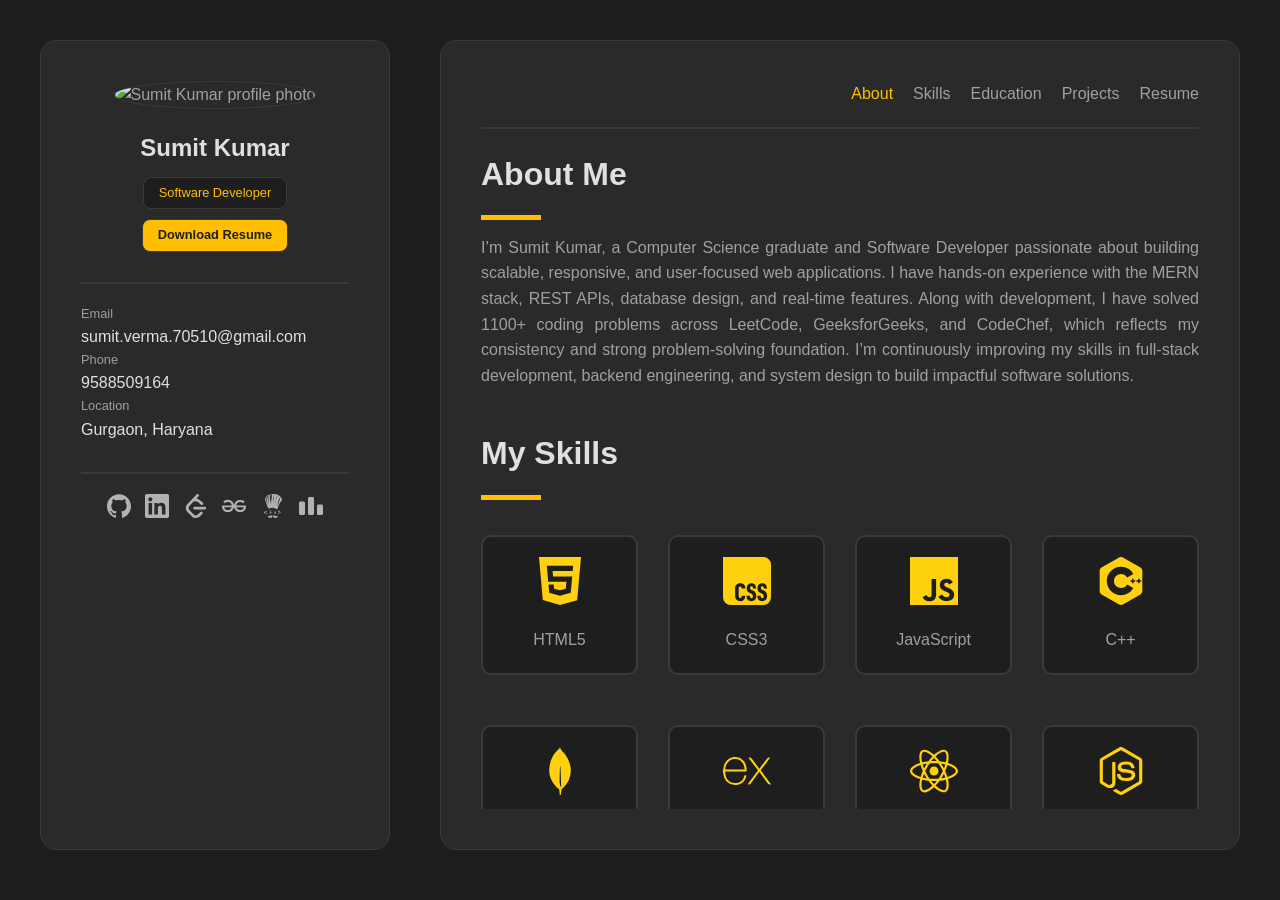
==== index.html @ 0614e1f3 "Resume & UI fixes" ====
<!DOCTYPE html>
<html lang="en">
<head>
    <meta charset="UTF-8">
    <meta name="viewport" content="width=device-width, initial-scale=1.0">
    <title>Portfolio</title>
    <link rel="stylesheet" href="./style.css">
</head>
<body>
    <div class="main-container">
        <!-- Sidebar -->
        <div class="sidebar"> 
            
            <!-- profile -->
            <div class="profile">
             <img src="https://res.cloudinary.com/dcmxn04vi/image/upload/v1780159699/Profile_Photo2_lpzava.jpg" alt="Sumit Kumar profile photo">

             <div class="profile-info">
               <h2>Sumit Kumar</h2>
               <p>Software Developer</p>
        
               <a href="./Sumit_Resume.pdf" download class="resume-btn">
                 Download Resume
               </a>
             </div>
            </div>
            
            <!-- Contact -->
            <div class="contact">
                <div class="email">
                    <h3 class="label">Email</h3>
                    <a href="mailto:sumit.kumar.dev2@gmail.com" class="value">
                        sumit.verma.70510@gmail.com
                    </a>
                </div>
                
                <div class="phone">
                    <h3 class="label">Phone</h3>
                    <a href="tel:9588509164" class="value">
                        9588509164
                    </a>
                </div>
                
                <div class="location">
                    <h3 class="label">Location</h3>
                    <p class="value">Gurgaon, Haryana</p>
                </div>
            </div>
            
            <!-- Social -->
            <div class="social">
                
                <a href="https://github.com/Sumit70510" aria-label="GitHub" target="_blank">
                    <svg role="img" viewBox="0 0 24 24">
                        <title>GitHub</title>   
                        <path d="M12 .297c-6.63 0-12 5.373-12 12 0 5.303 3.438 9.8 8.205 11.385.6.113.82-.258.82-.577 0-.285-.01-1.04-.015-2.04-3.338.724-4.042-1.61-4.042-1.61C4.422 18.07 3.633 17.7 3.633 17.7c-1.087-.744.084-.729.084-.729 1.205.084 1.838 1.236 1.838 1.236 1.07 1.835 2.809 1.305 3.495.998.108-.776.417-1.305.76-1.605-2.665-.3-5.466-1.332-5.466-5.93 0-1.31.465-2.38 1.235-3.22-.135-.303-.54-1.523.105-3.176 0 0 1.005-.322 3.3 1.23.96-.267 1.98-.399 3-.405 1.02.006 2.04.138 3 .405 2.28-1.552 3.285-1.23 3.285-1.23.645 1.653.24 2.873.12 3.176.765.84 1.23 1.91 1.23 3.22 0 4.61-2.805 5.625-5.475 5.92.42.36.81 1.096.81 2.22 0 1.606-.015 2.896-.015 3.286 0 .315.21.69.825.57C20.565 22.092 24 17.592 24 12.297c0-6.627-5.373-12-12-12"/>
                    </svg>
                </a>
                
                <a href="https://www.linkedin.com/in/sumit-verma-001752210/" aria-label="LinkedIn" target="_blank">
                    <svg role="img" viewBox="0 0 24 24">
                        <title>LinkedIn</title>
                        <path d="M20.447 20.452h-3.554v-5.569c0-1.328-.027-3.037-1.852-3.037-1.853 0-2.136 1.445-2.136 2.939v5.667H9.351V9h3.414v1.561h.049c.476-.9 1.637-1.852 3.368-1.852 3.601 0 4.266 2.37 4.266 5.455v6.288zM5.337 7.433c-1.144 0-2.063-.926-2.063-2.065 0-1.138.92-2.063 2.063-2.063 1.14 0 2.064.925 2.064 2.063 0 1.139-.925 2.065-2.064 2.065zM7.114 20.452H3.559V9h3.555v11.452zM22.225 0H1.771C.792 0 0 .774 0 1.729v20.542C0 23.227.792 24 1.771 24h20.451C23.2 24 24 23.227 24 22.271V1.729C24 .774 23.2 0 22.225 0z" />
                    </svg>
                </a>
                
                <a href="https://leetcode.com/u/PROGrAMmER02/" aria-label="LeetCode" target="_blank">
                    <svg role="img" viewBox="0 0 24 24">
                        <title>LeetCode</title>
                        <path d="M13.483 0a1.374 1.374 0 0 0-.961.438L7.116 6.226l-3.854 4.126a5.266 5.266 0 0 0-1.209 2.104 5.35 5.35 0 0 0-.125.513 5.527 5.527 0 0 0 .062 2.362 5.83 5.83 0 0 0 .349 1.017 5.938 5.938 0 0 0 1.271 1.818l4.277 4.193.039.038c2.248 2.165 5.852 2.133 8.063-.074l2.396-2.392c.54-.54.54-1.414.003-1.955a1.378 1.378 0 0 0-1.951-.003l-2.396 2.392a3.021 3.021 0 0 1-4.205.038l-.02-.019-4.276-4.193c-.652-.64-.972-1.469-.948-2.263a2.68 2.68 0 0 1 .066-.523 2.545 2.545 0 0 1 .619-1.164L9.13 8.114c1.058-1.134 3.204-1.27 4.43-.278l3.501 2.831c.593.48 1.461.387 1.94-.207a1.384 1.384 0 0 0-.207-1.943l-3.5-2.831c-.8-.647-1.766-1.045-2.774-1.202l2.015-2.158A1.384 1.384 0 0 0 13.483 0zm-2.866 12.815a1.38 1.38 0 0 0-1.38 1.382 1.38 1.38 0 0 0 1.38 1.382H20.79a1.38 1.38 0 0 0 1.38-1.382 1.38 1.38 0 0 0-1.38-1.382z"/>
                    </svg> 
                </a>
                
                <a href="https://www.geeksforgeeks.org/user/sv3013645/" aria-label="LeetCode" target="_blank">
                    <svg role="img" viewBox="0 0 24 24">
                        <title>GeeksforGeeks</title>
                        <path d="M21.45 14.315c-.143.28-.334.532-.565.745a3.691 3.691 0 0 1-1.104.695 4.51 4.51 0 0 1-3.116-.016 3.79 3.79 0 0 1-2.135-2.078 3.571 3.571 0 0 1-.13-.353h7.418a4.26 4.26 0 0 1-.368 1.008zm-11.99-.654a3.793 3.793 0 0 1-2.134 2.078 4.51 4.51 0 0 1-3.117.016 3.7 3.7 0 0 1-1.104-.695 2.652 2.652 0 0 1-.564-.745 4.221 4.221 0 0 1-.368-1.006H9.59c-.038.12-.08.238-.13.352zm14.501-1.758a3.849 3.849 0 0 0-.082-.475l-9.634-.008a3.932 3.932 0 0 1 1.143-2.348c.363-.35.79-.625 1.26-.809a3.97 3.97 0 0 1 4.484.957l1.521-1.49a5.7 5.7 0 0 0-1.922-1.357 6.283 6.283 0 0 0-2.544-.49 6.35 6.35 0 0 0-2.405.457 6.007 6.007 0 0 0-1.963 1.276 6.142 6.142 0 0 0-1.325 1.94 5.862 5.862 0 0 0-.466 1.864h-.063a5.857 5.857 0 0 0-.467-1.865 6.13 6.13 0 0 0-1.325-1.939A6 6 0 0 0 8.21 6.34a6.698 6.698 0 0 0-4.949.031A5.708 5.708 0 0 0 1.34 7.73l1.52 1.49a4.166 4.166 0 0 1 4.484-.958c.47.184.898.46 1.26.81.368.36.66.792.859 1.268.146.344.242.708.285 1.08l-9.635.008A4.714 4.714 0 0 0 0 12.457a6.493 6.493 0 0 0 .345 2.127 4.927 4.927 0 0 0 1.08 1.783c.528.56 1.17 1 1.88 1.293a6.454 6.454 0 0 0 2.504.457c.824.005 1.64-.15 2.404-.457a5.986 5.986 0 0 0 1.964-1.277 6.116 6.116 0 0 0 1.686-3.076h.273a6.13 6.13 0 0 0 1.686 3.077 5.99 5.99 0 0 0 1.964 1.276 6.345 6.345 0 0 0 2.405.457 6.45 6.45 0 0 0 2.502-.457 5.42 5.42 0 0 0 1.882-1.293 4.928 4.928 0 0 0 1.08-1.783A6.52 6.52 0 0 0 24 12.457a4.757 4.757 0 0 0-.039-.554z"/>
                    </svg> 
                </a>
                
                <a href="https://www.codechef.com/users/sv3013645" aria-label="LeetCode" target="_blank">
                    <svg role="img" viewBox="0 0 24 24">
                        <title>CodeChef</title>
                        <path d="M11.2574.0039c-.37.0101-.7353.041-1.1003.095C9.6164.153 9.0766.4236 8.482.694c-.757.3244-1.5147.6486-2.2176.7027-1.1896.3785-1.568.919-1.8925 1.3516 0 .054-.054.1079-.054.1079-.4325.865-.4873 1.73-.325 2.5952.1621.5407.3786 1.0282.5408 1.5148.3785 1.0274.7578 2.0007.92 3.1362.1622.3244.3235.7571.4316 1.1897.2704.8651.542 1.8383 1.353 2.5952l.0057-.0028c.0175.0183.0301.0387.0482.0568.0072-.0036.0141-.0063.0213-.0099l-.0213-.5849c.6489-.9733 1.5673-1.6221 2.865-1.8925.5195-.1093 1.081-.1497 1.6625-.1278a8.7733 8.7733 0 0 1 1.7988.2357c1.4599.3785 2.595 1.1358 2.6492 1.7846.0273.3549.0398.6952.0326 1.0364-.001.064-.0046.1285-.007.193l.1362.0682c.075-.0375.1424-.107.2059-.1902.0008-.001.002-.002.0028-.0028.0018-.0023.0039-.0061.0057-.0085.0396-.0536.0747-.1236.1107-.1931.0188-.0377.0372-.0866.0554-.1292.2048-.4622.362-1.1536.538-1.9635.0541-.2703.1092-.4864.1633-.7027.4326-.9733 1.0266-1.8382 1.6213-2.6492.9733-1.3518 1.8928-2.5962 1.7846-4.0561-1.784-3.4608-4.2718-4.0017-5.5695-4.272-.2163-.0541-.3233-.0539-.4856-.108-1.3382-.2433-2.4945-.3953-3.6046-.3648zm5.0428 14.3788a9.8602 9.8602 0 0 0-.0326-.9824c-.0541-.703-1.1892-1.46-2.7032-1.8386-.588-.1336-1.1764-.2142-1.7448-.2356-.539-.0137-1.0657.0248-1.5546.1277-1.2436.2704-2.2162.9193-2.811 1.8925l.0511 1.431c.6672-.3558 1.7326-.8747 3.139-.9994.0662-.0059.1368-.0059.2044-.0099.1177-.013.2667-.044.4444-.044 1.6075 0 3.2682.5336 4.8767 1.6483.039-.2744.0611-.549.071-.8234l.044.0227c.0028-.0622.0143-.1268.0156-.1888zM11.256.0578c.1239-.0034.2538.01.379.0114-.23-.0022-.4588.0026-.6871.0156.103-.0061.2046-.0242.308-.027zm.4983.0156c.6552.014 1.3255.0711 2.0387.1803-.6834-.0987-1.3646-.1671-2.0387-.1803zm-1.3147.0554c-.076.0087-.1527.0133-.2285.0241-.8168.1167-1.7742.7015-2.75 1.045.3545-.1323.7143-.2957 1.0747-.4501C9.0765.4774 9.6705.207 10.1571.1529c.0939-.0139.1886-.0133.2825-.0241zm-.2285.24c.1622 0 .3787-.0002.5409.0539-.1425-.0357-.2595-.026-.3706-.0142a1.174 1.174 0 0 1 .3166.0681c.5796 1.0012-.4264 5.2791-.6786 8.1492.1559 1.0276.3138 1.9963.4628 2.7201-.7029-1.7843-1.4067-4.921-1.5148-7.354-.054-.9733.001-1.8386.2172-2.4874C9.401.8557 9.7244.4228 10.2111.3687zm3.1361.271c-.811 2.1088-.9184 6.1092-.9725 7.3528-.054.5407-.0001 1.73.054 2.5952 0 .2163.054.4325.054.6488 0-.2163-.054-.3786-.054-.5948-.4326-3.2442-.974-7.1362.9185-10.002zm3.352.3777c-.2704 2.1628-1.4047 3.191-1.7832 5.2998-.1081 1.6762-.325 3.6222-.379 5.2984-.0541-1.6762-.0007-3.4601.2697-5.2444.2703-1.8384.8651-3.6776 1.8925-5.3538zm-10.381.433c-.3581.1194-.632.248-.8575.3805.2317-.1358.4996-.2666.8575-.3805zm.2101.1974c.2155.0025.4384.0734.6006.2357-.0067-.004-.0078-.0033-.0142-.0071.1331.0929.2666.2093.3932.3847-.2036.9673.2553 3.0317.0398 4.6694.0763 1.5485.0717 3.1804.849 4.4594-.9796-1.5107-1.176-3.4375-1.3218-5.236-.1128-1.0907-.2035-2.0969-.4642-2.9033-.144-.3047-.2684-.5745-.3833-.822-.0247-.0369-.0447-.0784-.071-.1135-.1082-.1082-.1619-.2696-.1619-.3777 0-.054.0539-.1618.108-.1618.054-.0541.1616-.0553.2157-.1094a1.013 1.013 0 0 1 .2101-.0184zm-1.3459.6133c-.0604.0201-.0923.041-.1405.061.1768-.034.3617.0339.5196.318-.1877.8916.4364 3.3685.4288 5.104.3124 1.8478.5496 3.8498 1.5716 5.1152C6.3723 11.5076 5.886 9.1286 5.5076 7.128 5.183 5.56 4.9125 4.2086 4.3718 3.776c-.054-.1081-.1079-.163-.1079-.2711 0-.1622-.0002-.3786.1079-.5949-.2772.6337-.4047 1.2673-.3706 1.901-.0445-.6487.0857-1.2905.3706-1.901 0-.054.054-.0538.054-.1079.012-.016.0314-.0349.044-.0511.0618-.0983.1308-.189.2257-.257.0557-.0615.0965-.1191.159-.1817-.0526.0555-.0872.1092-.1335.1647.0273-.018.0523-.0368.0838-.0525.1081-.1082.2154-.1633.3776-.1633zm-.3776.1633c-.0038.0075-.0076.0111-.0114.0184.0125-.0099.0242-.0208.037-.0298-.0074.0037-.0182.0077-.0256.0114zm14.7608 1.1343c-.0017.0052-.004.0104-.0057.0156.0378-.005.0751-.0173.1135-.0156-.0378-.0022-.0763.0103-.115.0199-.8634 2.6418-1.8874 5.2844-2.9118 7.9262a.0184.0184 0 0 1-.0015.0028c-.0874.4652-.234.8842-.5395 1.1898.4326-.4867.4854-1.1907.5395-2.0558.054-.811.0544-1.6761.487-2.5413 0-.0531.0012-.1058.0525-.159.0003-.0009.0012-.0019.0015-.0028.0973-.3524.202-.6885.3166-1.018.4183-1.2896 1.1396-3.1653 2.0131-3.3405.0163-.0052.034-.018.0497-.0213zM8.3726 16.2113l-.3238.1079c.1623.2163.2696.379.3777.433.1081.054.2168.108.379.108.0541 0 .1618 0 .2159-.054l.812-.2698c.0541 0 .1078-.054.1619-.054.1081 0 .1616 0 .2697.054l.2712.2698.2697-.054c-.1081-.1622-.2695-.3236-.3776-.3776-.1082-.0541-.2169-.1094-.379-.1094h-.108l-.866.3252h-.1618c-.1082 0-.2157 0-.2698-.054-.054-.054-.163-.1629-.2712-.3251zm-2.5953.541c-.2703.1621-.649.4324-1.1897.6487-.5407.2163-.9734.4325-1.1897.6488-.2163.2163-.3237.4326-.3237.6488 0 .1082.0537.1632.1618.2172.054.0541.1632.0539.2172.108.757.3244 1.5133.7019 2.2162 1.0803.1082.0541.2171.1632.2712.2173.054.054.1078.054.1618.054.1082 0 .2695-.0538.3777-.162.1081-.108.1632-.217.1632-.325 0-.1082-.055-.1618-.1632-.2158 0 0-.4328-.2165-1.1898-.541-.4866-.2162-.9179-.4326-1.1883-.5948.1623-.2704.486-.4865.9726-.7028.5407-.2163.9196-.4326 1.0818-.5948.054-.0541.054-.1078.054-.1619 0-.054-.0539-.1631-.108-.2172-.054-.054-.163-.1079-.2711-.1079zm11.247 0c-.054 0-.1618.0537-.2158.1078-.0541.1081-.1093.1632-.1093.2172v.054c.1622.1622.3797.2695.7041.3776.2704.054.5403.1632.8107.2172.3244.1082.5407.2693.6488.4856v.0553c0 .0541-.1088.1616-.3251.2698-.1082.054-.3245.2167-.5949.433-.2703.1622-.4326.3236-.5948.3776-.2163.1082-.3776.217-.4316.3252-.0541.054-.054.1077-.054.1618 0 .1081.0539.1077.108.2158.054.1081.1616.1093.2157.1093.054 0 .1078-.0554.1619-.0554.2703-.1622.6492-.3782 1.0818-.7567.4866-.3784.8655-.6484 1.0818-.8106.2163-.1082.3237-.2169.3237-.379 0-.0541.0002-.1618-.1079-.2159-.3785-.4325-.9185-.7022-1.5674-.9185-.1081-.0541-.2704-.1092-.5948-.1633-.1622-.054-.3249-.1079-.433-.1079zm-2.9743.8106c-.2704 0-.4866.055-.6488.2172-.2163.1622-.2699.4323-.2158.7567 0 .2703.1075.4865.2697.7027.1622.2163.3786.3252.5949.3252.1622 0 .2708-.0553.433-.1094.2703-.1622.379-.4319.379-.9185 0-.3785-.109-.6485-.2711-.8107-.1622-.1081-.3246-.1632-.541-.1632zm-4.4877.054c-.2704 0-.4866.055-.6488.2171-.2163.1622-.27.4323-.2158.7567 0 .2704.1075.4865.2697.7028s.3786.3251.5949.3251c.1622 0 .2708-.0552.433-.1093.2703-.1622.3776-.432.3776-.9186 0-.4325-.1075-.7025-.2697-.8106-.1622-.1082-.3247-.1633-.541-.1633zm0 .6501c.1622 0 .2711.1076.2711.2698 0 .1622-.163.2697-.2711.2697-.1622 0-.2698-.1075-.2698-.2697s.1076-.2698.2698-.2698zm4.3798.054c.1622 0 .2711.1075.2711.2697 0 .1082-.109.2698-.2711.2698-.1622 0-.2698-.1076-.2698-.2698 0-.1622.1076-.2697.2698-.2697zm-2.7032 2.1083l.1619.3237c.054.1081.1076.163.2158.2711.054.054.163.1619.2712.1619h.1078c.1082 0 .1618 0 .2158-.054.0541-.054.1632-.0538.2173-.1079l.1618-.1618c.054-.054.108-.1092.108-.1633.054-.054.0537-.1078.1078-.1618 0-.0541.054-.108.054-.108-.0541.1082-.1618.2156-.2158.3238-.1082.054-.1616.1632-.2698.1632-.1081.0541-.217.054-.3251.054s-.2157.0001-.2697-.054c-.1082 0-.1632-.0538-.2173-.1079l-.1618-.1632c-.054-.0541-.1078-.1618-.1619-.2158zm-.866 1.0278c-1.1355 0-1.8377 1.5136-3.4598.1619-.4326 2.6494 2.7583 2.866 4.11 1.7306.9192-.811.6475-1.9465-.6502-1.8925zm2.8664 0c-1.2977-.054-1.568 1.0815-.6488 1.8925 1.3518 1.1355 4.5412.9188 4.1087-1.7306-1.6221 1.3517-2.2703-.1619-3.4599-.1619z"/>
                    </svg> 
                </a>
                
                <a href="https://codeforces.com/profile/sv3013645" aria-label="LeetCode" target="_blank">
                    <svg role="img" viewBox="0 0 24 24">
                        <title>Codeforces</title>
                        <path d="M4.5 7.5C5.328 7.5 6 8.172 6 9v10.5c0 .828-.672 1.5-1.5 1.5h-3C.673 21 0 20.328 0 19.5V9c0-.828.673-1.5 1.5-1.5h3zm9-4.5c.828 0 1.5.672 1.5 1.5v15c0 .828-.672 1.5-1.5 1.5h-3c-.827 0-1.5-.672-1.5-1.5v-15c0-.828.673-1.5 1.5-1.5h3zm9 7.5c.828 0 1.5.672 1.5 1.5v7.5c0 .828-.672 1.5-1.5 1.5h-3c-.828 0-1.5-.672-1.5-1.5V12c0-.828.672-1.5 1.5-1.5h3z"/>
                    </svg>
                </a>
                
            </div>
        </div> 
           
        <div class="main-content"> 
            <!-- navigation  -->
            <div id="navigation">
                <nav>
                    <a href="#about" class="active">About</a>
                    <a href="#skills">Skills</a>
                    <a href="#education">Education</a>
                    <a href="#portfolio">Projects</a>
                    <a href="./Sumit_Resume.pdf" download>Resume</a>
                </nav> 
            </div>
                
            <div class="scroll-content">
                <!-- about me  -->
                <div id="about">
                    <h2 class="heading">About Me</h2>
                    <div class="line"></div>
                    <p class="content">
                        I’m Sumit Kumar, a Computer Science graduate and Software Developer passionate about building scalable, responsive, and user-focused web applications. I have hands-on experience with the MERN stack, REST APIs, database design, and real-time features.
                        Along with development, I have solved 1100+ coding problems across LeetCode, GeeksforGeeks, and CodeChef, which reflects my consistency and strong problem-solving foundation. I’m continuously improving my skills in full-stack development, backend engineering, and system design to build impactful software solutions.
                    </p>
                </div>
               
                <!-- skills  -->
                <div id="skills">
                    <h2 class="heading">My Skills</h2>
                    <div class="line"></div>
                    <div class="grid-container">
                        <div class="item">
                            <svg role="img" viewBox="0 0 24 24" xmlns="http://www.w3.org/2000/svg"><title>HTML5</title><path d="M1.5 0h21l-1.91 21.563L11.977 24l-8.564-2.438L1.5 0zm7.031 9.75l-.232-2.718 10.059.003.23-2.622L5.412 4.41l.698 8.01h9.126l-.326 3.426-2.91.804-2.955-.81-.188-2.11H6.248l.33 4.171L12 19.351l5.379-1.443.744-8.157H8.531z"/></svg>
                            <h3 >HTML5</h3>
                        </div>
                        <div class="item">
                            <svg role="img" viewBox="0 0 24 24" xmlns="http://www.w3.org/2000/svg"><title>CSS</title><path d="M0 0v20.16A3.84 3.84 0 0 0 3.84 24h16.32A3.84 3.84 0 0 0 24 20.16V3.84A3.84 3.84 0 0 0 20.16 0Zm14.256 13.08c1.56 0 2.28 1.08 2.304 2.64h-1.608c.024-.288-.048-.6-.144-.84-.096-.192-.288-.264-.552-.264-.456 0-.696.264-.696.84-.024.576.288.888.768 1.08.72.288 1.608.744 1.92 1.296q.432.648.432 1.656c0 1.608-.912 2.592-2.496 2.592-1.656 0-2.4-1.032-2.424-2.688h1.68c0 .792.264 1.176.792 1.176.264 0 .456-.072.552-.24.192-.312.24-1.176-.048-1.512-.312-.408-.912-.6-1.32-.816q-.828-.396-1.224-.936c-.24-.36-.36-.888-.36-1.536 0-1.44.936-2.472 2.424-2.448m5.4 0c1.584 0 2.304 1.08 2.328 2.64h-1.608c0-.288-.048-.6-.168-.84-.096-.192-.264-.264-.528-.264-.48 0-.72.264-.72.84s.288.888.792 1.08c.696.288 1.608.744 1.92 1.296.264.432.408.984.408 1.656.024 1.608-.888 2.592-2.472 2.592-1.68 0-2.424-1.056-2.448-2.688h1.68c0 .744.264 1.176.792 1.176.264 0 .456-.072.552-.24.216-.312.264-1.176-.048-1.512-.288-.408-.888-.6-1.32-.816-.552-.264-.96-.576-1.2-.936s-.36-.888-.36-1.536c-.024-1.44.912-2.472 2.4-2.448m-11.031.018c.711-.006 1.419.198 1.839.63.432.432.672 1.128.648 1.992H9.336c.024-.456-.096-.792-.432-.96-.312-.144-.768-.048-.888.24-.12.264-.192.576-.168.864v3.504c0 .744.264 1.128.768 1.128a.65.65 0 0 0 .552-.264c.168-.24.192-.552.168-.84h1.776c.096 1.632-.984 2.712-2.568 2.688-1.536 0-2.496-.864-2.472-2.472v-4.032c0-.816.24-1.44.696-1.848.432-.408 1.146-.624 1.857-.63"/></svg>
                            <h3> CSS3</h3>
                        </div>
                        <div class="item">
                            <svg role="img" viewBox="0 0 24 24" xmlns="http://www.w3.org/2000/svg"><title>JavaScript</title><path d="M0 0h24v24H0V0zm22.034 18.276c-.175-1.095-.888-2.015-3.003-2.873-.736-.345-1.554-.585-1.797-1.14-.091-.33-.105-.51-.046-.705.15-.646.915-.84 1.515-.66.39.12.75.42.976.9 1.034-.676 1.034-.676 1.755-1.125-.27-.42-.404-.601-.586-.78-.63-.705-1.469-1.065-2.834-1.034l-.705.089c-.676.165-1.32.525-1.71 1.005-1.14 1.291-.811 3.541.569 4.471 1.365 1.02 3.361 1.244 3.616 2.205.24 1.17-.87 1.545-1.966 1.41-.811-.18-1.26-.586-1.755-1.336l-1.83 1.051c.21.48.45.689.81 1.109 1.74 1.756 6.09 1.666 6.871-1.004.029-.09.24-.705.074-1.65l.046.067zm-8.983-7.245h-2.248c0 1.938-.009 3.864-.009 5.805 0 1.232.063 2.363-.138 2.711-.33.689-1.18.601-1.566.48-.396-.196-.597-.466-.83-.855-.063-.105-.11-.196-.127-.196l-1.825 1.125c.305.63.75 1.172 1.324 1.517.855.51 2.004.675 3.207.405.783-.226 1.458-.691 1.811-1.411.51-.93.402-2.07.397-3.346.012-2.054 0-4.109 0-6.179l.004-.056z"/></svg>
                            <h3 >JavaScript</h3>
                        </div>
                        <div class="item">
                            <svg role="img" viewBox="0 0 24 24" xmlns="http://www.w3.org/2000/svg"><title>C++</title><path d="M22.394 6c-.167-.29-.398-.543-.652-.69L12.926.22c-.509-.294-1.34-.294-1.848 0L2.26 5.31c-.508.293-.923 1.013-.923 1.6v10.18c0 .294.104.62.271.91.167.29.398.543.652.69l8.816 5.09c.508.293 1.34.293 1.848 0l8.816-5.09c.254-.147.485-.4.652-.69.167-.29.27-.616.27-.91V6.91c.003-.294-.1-.62-.268-.91zM12 19.11c-3.92 0-7.109-3.19-7.109-7.11 0-3.92 3.19-7.11 7.11-7.11a7.133 7.133 0 016.156 3.553l-3.076 1.78a3.567 3.567 0 00-3.08-1.78A3.56 3.56 0 008.444 12 3.56 3.56 0 0012 15.555a3.57 3.57 0 003.08-1.778l3.078 1.78A7.135 7.135 0 0112 19.11zm7.11-6.715h-.79v.79h-.79v-.79h-.79v-.79h.79v-.79h.79v.79h.79zm2.962 0h-.79v.79h-.79v-.79h-.79v-.79h.79v-.79h.79v.79h.79z"/></svg>
                            <h3>C++</h3>
                        </div>
                        <div class="item">
                            <svg role="img" viewBox="0 0 24 24" xmlns="http://www.w3.org/2000/svg"><title>MongoDB</title><path d="M17.193 9.555c-1.264-5.58-4.252-7.414-4.573-8.115-.28-.394-.53-.954-.735-1.44-.036.495-.055.685-.523 1.184-.723.566-4.438 3.682-4.74 10.02-.282 5.912 4.27 9.435 4.888 9.884l.07.05A73.49 73.49 0 0111.91 24h.481c.114-1.032.284-2.056.51-3.07.417-.296.604-.463.85-.693a11.342 11.342 0 003.639-8.464c.01-.814-.103-1.662-.197-2.218zm-5.336 8.195s0-8.291.275-8.29c.213 0 .49 10.695.49 10.695-.381-.045-.765-1.76-.765-2.405z"/></svg>
                            <h3>MongoDB</h3>
                        </div>
                        <div class="item">
                            <svg role="img" viewBox="0 0 24 24" xmlns="http://www.w3.org/2000/svg"><title>Express</title><path d="M24 18.588a1.529 1.529 0 01-1.895-.72l-3.45-4.771-.5-.667-4.003 5.444a1.466 1.466 0 01-1.802.708l5.158-6.92-4.798-6.251a1.595 1.595 0 011.9.666l3.576 4.83 3.596-4.81a1.435 1.435 0 011.788-.668L21.708 7.9l-2.522 3.283a.666.666 0 000 .994l4.804 6.412zM.002 11.576l.42-2.075c1.154-4.103 5.858-5.81 9.094-3.27 1.895 1.489 2.368 3.597 2.275 5.973H1.116C.943 16.447 4.005 19.009 7.92 17.7a4.078 4.078 0 002.582-2.876c.207-.666.548-.78 1.174-.588a5.417 5.417 0 01-2.589 3.957 6.272 6.272 0 01-7.306-.933 6.575 6.575 0 01-1.64-3.858c0-.235-.08-.455-.134-.666A88.33 88.33 0 010 11.577zm1.127-.286h9.654c-.06-3.076-2.001-5.258-4.59-5.278-2.882-.04-4.944 2.094-5.071 5.264z"/></svg>
                            <h3 >Express.js</h3>
                        </div>
                        <div class="item">
                            <svg role="img" viewBox="0 0 24 24" xmlns="http://www.w3.org/2000/svg"><title>React</title><path d="M14.23 12.004a2.236 2.236 0 0 1-2.235 2.236 2.236 2.236 0 0 1-2.236-2.236 2.236 2.236 0 0 1 2.235-2.236 2.236 2.236 0 0 1 2.236 2.236zm2.648-10.69c-1.346 0-3.107.96-4.888 2.622-1.78-1.653-3.542-2.602-4.887-2.602-.41 0-.783.093-1.106.278-1.375.793-1.683 3.264-.973 6.365C1.98 8.917 0 10.42 0 12.004c0 1.59 1.99 3.097 5.043 4.03-.704 3.113-.39 5.588.988 6.38.32.187.69.275 1.102.275 1.345 0 3.107-.96 4.888-2.624 1.78 1.654 3.542 2.603 4.887 2.603.41 0 .783-.09 1.106-.275 1.374-.792 1.683-3.263.973-6.365C22.02 15.096 24 13.59 24 12.004c0-1.59-1.99-3.097-5.043-4.032.704-3.11.39-5.587-.988-6.38-.318-.184-.688-.277-1.092-.278zm-.005 1.09v.006c.225 0 .406.044.558.127.666.382.955 1.835.73 3.704-.054.46-.142.945-.25 1.44-.96-.236-2.006-.417-3.107-.534-.66-.905-1.345-1.727-2.035-2.447 1.592-1.48 3.087-2.292 4.105-2.295zm-9.77.02c1.012 0 2.514.808 4.11 2.28-.686.72-1.37 1.537-2.02 2.442-1.107.117-2.154.298-3.113.538-.112-.49-.195-.964-.254-1.42-.23-1.868.054-3.32.714-3.707.19-.09.4-.127.563-.132zm4.882 3.05c.455.468.91.992 1.36 1.564-.44-.02-.89-.034-1.345-.034-.46 0-.915.01-1.36.034.44-.572.895-1.096 1.345-1.565zM12 8.1c.74 0 1.477.034 2.202.093.406.582.802 1.203 1.183 1.86.372.64.71 1.29 1.018 1.946-.308.655-.646 1.31-1.013 1.95-.38.66-.773 1.288-1.18 1.87-.728.063-1.466.098-2.21.098-.74 0-1.477-.035-2.202-.093-.406-.582-.802-1.204-1.183-1.86-.372-.64-.71-1.29-1.018-1.946.303-.657.646-1.313 1.013-1.954.38-.66.773-1.286 1.18-1.868.728-.064 1.466-.098 2.21-.098zm-3.635.254c-.24.377-.48.763-.704 1.16-.225.39-.435.782-.635 1.174-.265-.656-.49-1.31-.676-1.947.64-.15 1.315-.283 2.015-.386zm7.26 0c.695.103 1.365.23 2.006.387-.18.632-.405 1.282-.66 1.933-.2-.39-.41-.783-.64-1.174-.225-.392-.465-.774-.705-1.146zm3.063.675c.484.15.944.317 1.375.498 1.732.74 2.852 1.708 2.852 2.476-.005.768-1.125 1.74-2.857 2.475-.42.18-.88.342-1.355.493-.28-.958-.646-1.956-1.1-2.98.45-1.017.81-2.01 1.085-2.964zm-13.395.004c.278.96.645 1.957 1.1 2.98-.45 1.017-.812 2.01-1.086 2.964-.484-.15-.944-.318-1.37-.5-1.732-.737-2.852-1.706-2.852-2.474 0-.768 1.12-1.742 2.852-2.476.42-.18.88-.342 1.356-.494zm11.678 4.28c.265.657.49 1.312.676 1.948-.64.157-1.316.29-2.016.39.24-.375.48-.762.705-1.158.225-.39.435-.788.636-1.18zm-9.945.02c.2.392.41.783.64 1.175.23.39.465.772.705 1.143-.695-.102-1.365-.23-2.006-.386.18-.63.406-1.282.66-1.933zM17.92 16.32c.112.493.2.968.254 1.423.23 1.868-.054 3.32-.714 3.708-.147.09-.338.128-.563.128-1.012 0-2.514-.807-4.11-2.28.686-.72 1.37-1.536 2.02-2.44 1.107-.118 2.154-.3 3.113-.54zm-11.83.01c.96.234 2.006.415 3.107.532.66.905 1.345 1.727 2.035 2.446-1.595 1.483-3.092 2.295-4.11 2.295-.22-.005-.406-.05-.553-.132-.666-.38-.955-1.834-.73-3.703.054-.46.142-.944.25-1.438zm4.56.64c.44.02.89.034 1.345.034.46 0 .915-.01 1.36-.034-.44.572-.895 1.095-1.345 1.565-.455-.47-.91-.993-1.36-1.565z"/></svg>
                            <h3 >React</h3>
                        </div>
                        <div class="item">
                            <svg role="img" viewBox="0 0 24 24" xmlns="http://www.w3.org/2000/svg"><title>Node.js</title><path d="M11.998,24c-0.321,0-0.641-0.084-0.922-0.247l-2.936-1.737c-0.438-0.245-0.224-0.332-0.08-0.383 c0.585-0.203,0.703-0.25,1.328-0.604c0.065-0.037,0.151-0.023,0.218,0.017l2.256,1.339c0.082,0.045,0.197,0.045,0.272,0l8.795-5.076 c0.082-0.047,0.134-0.141,0.134-0.238V6.921c0-0.099-0.053-0.192-0.137-0.242l-8.791-5.072c-0.081-0.047-0.189-0.047-0.271,0 L3.075,6.68C2.99,6.729,2.936,6.825,2.936,6.921v10.15c0,0.097,0.054,0.189,0.139,0.235l2.409,1.392 c1.307,0.654,2.108-0.116,2.108-0.89V7.787c0-0.142,0.114-0.253,0.256-0.253h1.115c0.139,0,0.255,0.112,0.255,0.253v10.021 c0,1.745-0.95,2.745-2.604,2.745c-0.508,0-0.909,0-2.026-0.551L2.28,18.675c-0.57-0.329-0.922-0.945-0.922-1.604V6.921 c0-0.659,0.353-1.275,0.922-1.603l8.795-5.082c0.557-0.315,1.296-0.315,1.848,0l8.794,5.082c0.57,0.329,0.924,0.944,0.924,1.603 v10.15c0,0.659-0.354,1.273-0.924,1.604l-8.794,5.078C12.643,23.916,12.324,24,11.998,24z M19.099,13.993 c0-1.9-1.284-2.406-3.987-2.763c-2.731-0.361-3.009-0.548-3.009-1.187c0-0.528,0.235-1.233,2.258-1.233 c1.807,0,2.473,0.389,2.747,1.607c0.024,0.115,0.129,0.199,0.247,0.199h1.141c0.071,0,0.138-0.031,0.186-0.081 c0.048-0.054,0.074-0.123,0.067-0.196c-0.177-2.098-1.571-3.076-4.388-3.076c-2.508,0-4.004,1.058-4.004,2.833 c0,1.925,1.488,2.457,3.895,2.695c2.88,0.282,3.103,0.703,3.103,1.269c0,0.983-0.789,1.402-2.642,1.402 c-2.327,0-2.839-0.584-3.011-1.742c-0.02-0.124-0.126-0.215-0.253-0.215h-1.137c-0.141,0-0.254,0.112-0.254,0.253 c0,1.482,0.806,3.248,4.655,3.248C17.501,17.007,19.099,15.91,19.099,13.993z"/></svg>
                            <h3 >Node.js</h3>
                        </div>
                        <div class="item">
                            <svg role="img" viewBox="0 0 24 24" xmlns="http://www.w3.org/2000/svg"><title>MySQL</title><path d="M16.405 5.501c-.115 0-.193.014-.274.033v.013h.014c.054.104.146.18.214.273.054.107.1.214.154.32l.014-.015c.094-.066.14-.172.14-.333-.04-.047-.046-.094-.08-.14-.04-.067-.126-.1-.18-.153zM5.77 18.695h-.927a50.854 50.854 0 00-.27-4.41h-.008l-1.41 4.41H2.45l-1.4-4.41h-.01a72.892 72.892 0 00-.195 4.41H0c.055-1.966.192-3.81.41-5.53h1.15l1.335 4.064h.008l1.347-4.064h1.095c.242 2.015.384 3.86.428 5.53zm4.017-4.08c-.378 2.045-.876 3.533-1.492 4.46-.482.716-1.01 1.073-1.583 1.073-.153 0-.34-.046-.566-.138v-.494c.11.017.24.026.386.026.268 0 .483-.075.647-.222.197-.18.295-.382.295-.605 0-.155-.077-.47-.23-.944L6.23 14.615h.91l.727 2.36c.164.536.233.91.205 1.123.4-1.064.678-2.227.835-3.483zm12.325 4.08h-2.63v-5.53h.885v4.85h1.745zm-3.32.135l-1.016-.5c.09-.076.177-.158.255-.25.433-.506.648-1.258.648-2.253 0-1.83-.718-2.746-2.155-2.746-.704 0-1.254.232-1.65.697-.43.508-.646 1.256-.646 2.245 0 .972.19 1.686.574 2.14.35.41.877.615 1.583.615.264 0 .506-.033.725-.098l1.325.772.36-.622zM15.5 17.588c-.225-.36-.337-.94-.337-1.736 0-1.393.424-2.09 1.27-2.09.443 0 .77.167.977.5.224.362.336.936.336 1.723 0 1.404-.424 2.108-1.27 2.108-.445 0-.77-.167-.978-.5zm-1.658-.425c0 .47-.172.856-.516 1.156-.344.3-.803.45-1.384.45-.543 0-1.064-.172-1.573-.515l.237-.476c.438.22.833.328 1.19.328.332 0 .593-.073.783-.22a.754.754 0 00.3-.615c0-.33-.23-.61-.648-.845-.388-.213-1.163-.657-1.163-.657-.422-.307-.632-.636-.632-1.177 0-.45.157-.81.47-1.085.315-.278.72-.415 1.22-.415.512 0 .98.136 1.4.41l-.213.476a2.726 2.726 0 00-1.064-.23c-.283 0-.502.068-.654.206a.685.685 0 00-.248.524c0 .328.234.61.666.85.393.215 1.187.67 1.187.67.433.305.648.63.648 1.168zm9.382-5.852c-.535-.014-.95.04-1.297.188-.1.04-.26.04-.274.167.055.053.063.14.11.214.08.134.218.313.346.407.14.11.28.216.427.31.26.16.555.255.81.416.145.094.293.213.44.313.073.05.12.14.214.172v-.02c-.046-.06-.06-.147-.105-.214-.067-.067-.134-.127-.2-.193a3.223 3.223 0 00-.695-.675c-.214-.146-.682-.35-.77-.595l-.013-.014c.146-.013.32-.066.46-.106.227-.06.435-.047.67-.106.106-.027.213-.06.32-.094v-.06c-.12-.12-.21-.283-.334-.395a8.867 8.867 0 00-1.104-.823c-.21-.134-.476-.22-.697-.334-.08-.04-.214-.06-.26-.127-.12-.146-.19-.34-.275-.514a17.69 17.69 0 01-.547-1.163c-.12-.262-.193-.523-.34-.763-.69-1.137-1.437-1.826-2.586-2.5-.247-.14-.543-.2-.856-.274-.167-.008-.334-.02-.5-.027-.11-.047-.216-.174-.31-.235-.38-.24-1.364-.76-1.644-.072-.18.434.267.862.422 1.082.115.153.26.328.34.5.047.116.06.235.107.356.106.294.207.622.347.897.073.14.153.287.247.413.054.073.146.107.167.227-.094.136-.1.334-.154.5-.24.757-.146 1.693.194 2.25.107.166.362.534.703.393.3-.12.234-.5.32-.835.02-.08.007-.133.048-.187v.015c.094.188.188.367.274.555.206.328.566.668.867.895.16.12.287.328.487.402v-.02h-.015c-.043-.058-.1-.086-.154-.133a3.445 3.445 0 01-.35-.4 8.76 8.76 0 01-.747-1.218c-.11-.21-.202-.436-.29-.643-.04-.08-.04-.2-.107-.24-.1.146-.247.273-.32.453-.127.288-.14.642-.188 1.01-.027.007-.014 0-.027.014-.214-.052-.287-.274-.367-.46-.2-.475-.233-1.238-.06-1.785.047-.14.247-.582.167-.716-.042-.127-.174-.2-.247-.303a2.478 2.478 0 01-.24-.427c-.16-.374-.24-.788-.414-1.162-.08-.173-.22-.354-.334-.513-.127-.18-.267-.307-.368-.52-.033-.073-.08-.194-.027-.274.014-.054.042-.075.094-.09.088-.072.335.022.422.062.247.1.455.194.662.334.094.066.195.193.315.226h.14c.214.047.455.014.655.073.355.114.675.28.962.46a5.953 5.953 0 012.085 2.286c.08.154.115.295.188.455.14.33.313.663.455.982.14.315.275.636.476.897.1.14.502.213.682.286.133.06.34.115.46.188.23.14.454.3.67.454.11.076.443.243.463.378z"/></svg>
                            <h3>MySQL</h3>
                        </div>
                        <div class="item">
                            <svg role="img" viewBox="0 0 24 24" xmlns="http://www.w3.org/2000/svg"><title>Git</title><path d="M13.09 23.549a1.54 1.54 0 0 1-2.18 0L.451 13.089a1.54 1.54 0 0 1 0-2.179l7.191-7.19 2.733 2.733a1.85 1.85 0 0 0 .964 2.326v6.66a1.849 1.849 0 1 0 1.54 0V8.957l2.508 2.508a1.85 1.85 0 1 0 1.09-1.09l-2.634-2.634a1.85 1.85 0 0 0-2.378-2.377L8.73 2.63 10.91.451a1.54 1.54 0 0 1 2.179 0l10.459 10.46a1.54 1.54 0 0 1 0 2.179z"/></svg>
                            <h3>Git & Github</h3>
                        </div>
                    </div>

                </div> 
               
                <!-- Education  -->
                <div id="education">
                    <h2 class="heading">Education</h2>
                    <div class="line"></div>     
                   
                    <div class="edtech">
                        <div class="edfirst">
                            <div class="year">2020 - 2024</div>
                            <h3 class="degree">Bachelor of Technology in CSE</h3>
                            <p class="college">Chaudhary Devi Lal University, Sirsa Haryana</p>
                            <div class="goal"></div>
                        </div>

                        <div class="edsecond">
                            <div class="year">2019 - 2020</div>
                            <h3 class="degree">Class 12th (PCM with CS)</h3>
                            <p class="college">Vaish Model Senior Secondary School, Bhiwani Haryana</p>
                            <div class="goal"></div>
                        </div>

                        <div class="edthird">
                            <div class="year">2017 - 2018</div>
                            <h3 class="degree">Class 10th</h3>
                            <p class="college">Vaish Model Senior Secondary School, Bhiwani Haryana</p>
                            <div class="goal"></div>
                        </div>
                        
                        <div class="liner"></div>
                    </div>
                </div>
                
                <!-- Portfolio  -->
                <div id="portfolio">
                    <h2 class="heading">Projects</h2>
                    <div class="line"></div> 
                     
                    <div class="project-container">
                        <div class="project">
                            <img src="./public/image.png" alt="FoodDash project screenshot">
                            <div class="card">
                                <div class="card-seg">
                                  <h3>FoodDash</h3>
                                  <div class="card-links">
                                   <a href="https://github.com/Sumit70510/FoodDash.git">
                                     <span>Live</span> 
                                   </a>
                                   <a href="https://github.com/Sumit70510/FoodDash.git">
                                     <span>GitHub</span> 
                                   </a>  
                                  </div>
                                 </div>
                                <p>
                                  A MERN food delivery app with authentication, menu browsing, cart, checkout, orders, and role-based user flows. 
                                </p>
                                <span>HTML</span>
                                <span>CSS</span>
                                <span>Tailwind CSS</span>
                                <span>React.js</span>
                                <span>MongoDB</span>
                                <span>Express.js</span>
                                <span>Node.js</span>
                                <span>Socket.io</span>
                                <span>JWT Authentication</span>
                            </div>
                        </div>
                        
                        <div class="project">
                            <img src="./public/image1.png" alt="Instagram project screenshot">
                            <div class="card">
                                <div class="card-seg">
                                  <h3>InstaGram</h3>
                                  <div class="card-links">
                                   <a href="https://instagram-ajpd.onrender.com">
                                     <span>Live</span> 
                                   </a>
                                   <a href="https://github.com/Sumit70510/Instagram.git">
                                     <span>GitHub</span> 
                                   </a>  
                                  </div>
                                </div>
                                <p>
                                 A MERN social platform with authentication, posts, likes, comments, follow/unfollow, real-time chat, and Cloudinary media uploads.      
                                </p>
                                <span>HTML</span>
                                <span>CSS</span>
                                <span>Tailwind CSS</span>
                                <span>React.js</span>
                                <span>MongoDB</span>
                                <span>Express.js</span>
                                <span>Node.js</span>
                                <span>Socket.io</span>
                                <span>Cloudinary</span>
                            </div>  
                        </div>
                        
                        <div class="project">
                            <img src="./public/image2.png" alt="NetflixGo project screenshot">
                            <div class="card">
                                <div class="card-seg">
                                  <h3>NetflixGo</h3>
                                  <div class="card-links">
                                   <a href="https://netflixgo-2dtg.onrender.com">
                                     <span>Live</span> 
                                   </a>
                                   <a href="https://github.com/Sumit70510/NetflixGo.git">
                                     <span>GitHub</span> 
                                   </a>  
                                  </div>
                                </div>
                                <p>
                                    A full-stack OTT-style app using TMDB API with authentication, movie search, watch history, protected routes, and trailer playback.
                                </p>
                                <span>HTML</span>
                                <span>Tailwind CSS</span>
                                <span>React.js</span>
                                <span>MongoDB</span>
                                <span>Express.js</span>
                                <span>Node.js</span>
                                <span>TMDB API</span>
                            </div> 
                        </div>
                    </div>
                </div>
            </div>    
        </div>
    </div>

    <script>
        const navLinks = document.querySelectorAll("nav a[href^='#']");
        const sections = document.querySelectorAll(".scroll-content > div[id]");
        const scrollContent = document.querySelector(".scroll-content");
        const navigation = document.querySelector("#navigation");

        function isMobileView() {
            return window.innerWidth <= 1200;
        }

        function setActiveLink(sectionId) {
            navLinks.forEach((link) => {
                link.classList.remove("active");

                if (link.getAttribute("href") === "#" + sectionId) {
                    link.classList.add("active");
                }
            });
        }

        function scrollToSection(sectionId) {
            const targetSection = document.getElementById(sectionId);

            if (!targetSection) return;

            setActiveLink(sectionId);

            if (isMobileView()) {
                const navHeight = navigation.offsetHeight;
                const extraGap = 18;

                const targetPosition = targetSection.getBoundingClientRect().top 
                                     + window.scrollY 
                                     - navHeight 
                                     - extraGap;

                window.scrollTo({
                    top: targetPosition,
                    behavior: "smooth"
                });
            } else {
                const extraGap = 18;

                const targetPosition = targetSection.getBoundingClientRect().top
                                     - scrollContent.getBoundingClientRect().top
                                     + scrollContent.scrollTop
                                     - extraGap;

                scrollContent.scrollTo({
                    top: targetPosition,
                    behavior: "smooth"
                });
            }
        }

        navLinks.forEach((link) => {
            link.addEventListener("click", function (event) {
                event.preventDefault();

                const sectionId = this.getAttribute("href").substring(1);
                scrollToSection(sectionId);
            });
        });

        function updateActiveLinkOnMobile() {
            let currentSection = "";
            const navHeight = navigation.offsetHeight;
            const checkPoint = navHeight + 90;

            sections.forEach((section) => {
                const sectionTop = section.getBoundingClientRect().top;

                if (sectionTop <= checkPoint) {
                    currentSection = section.getAttribute("id");
                }
            });

            if (currentSection) {
                setActiveLink(currentSection);
            }
        }

        function updateActiveLinkOnDesktop() {
            let currentSection = "";
            const checkPoint = scrollContent.scrollTop + 120;

            sections.forEach((section) => {
                const sectionTop = section.offsetTop - scrollContent.offsetTop;

                if (checkPoint >= sectionTop) {
                    currentSection = section.getAttribute("id");
                }
            });

            if (currentSection) {
                setActiveLink(currentSection);
            }
        }

        function updateActiveLink() {
            if (isMobileView()) {
                updateActiveLinkOnMobile();
            } else {
                updateActiveLinkOnDesktop();
            }
        }

        window.addEventListener("scroll", updateActiveLink);
        scrollContent.addEventListener("scroll", updateActiveLink);
        window.addEventListener("resize", updateActiveLink);
        window.addEventListener("load", updateActiveLink);
    </script>
</body>
</html>
---- style.css ----
*{
    padding : 0;
    margin  : 0;
    box-sizing: border-box;
}

html{
    scroll-behavior: smooth;
}

body{
   background-color: #1e1e1e;
   font-family: sans-serif;
   color : #a0a0a0;
   line-height: 1.6;  
}

.main-container{
    display : grid;
    max-width : 1200px;
    grid-template-columns: 350px 1fr; 
    gap : 50px;
    padding-top: 40px;
    margin : auto;        
}

.sidebar{
    position: sticky;
    top : 40px;
    height : 90vh;
    background-color: #2a2a2a;
    border : 1px solid #3a3a3a;
    border-radius : 16px;
    padding :40px;
}

.main-content{
    background-color: #2a2a2a;
    border : 1px solid #3a3a3a;
    border-radius : 16px;
    padding : 40px;
    position: sticky;
    top:40px;
    height: 90vh;
    display: flex;
    flex-direction: column;
    overflow: hidden;
}

/* Profile section */

.profile{
    text-align : center;
}

.profile img{
    height : 120px;
    width  : 120px; 
    border-radius: 50%;
    border : 1px solid #3a3a3a; 
    object-fit: cover;
}
 
.profile h2{
    font-size : 1.5rem; 
    font-weight : 700;
    margin-top : 20px;
    color : #e0e0e0;
} 
 
.profile p{
    background-color : #1e1e1e;
    padding : 5px 15px;
    color : #FFBF00;
    border : 1px solid #3a3a3a;
    font-size : 0.8rem;
    border-radius : 8px;
    display : table;
    margin : 10px auto 0;
    text-align : center;
}
 
.resume-btn{
    display : table;
    margin : 10px auto 0;
    padding : 5px 15px;
    background-color : #FFBF00;
    color : #1e1e1e;
    border : 1px solid #3a3a3a;
    border-radius : 8px;
    text-decoration: none;
    font-weight : 600;
    font-size : 0.8rem;
    transition : all 0.3s ease;
}

.resume-btn:hover{
    background-color : #1e1e1e;
    color : #FFBF00;
}

/* Contact Information */
 
.contact{
    margin-top :30px;
    border-top: 2px solid #3a3a3a;
    padding-top : 20px;     
}
 
.label{
    font-weight : 500;
    font-size : 0.8rem;
    color:#a0a0a0;
}
 
.value{
    color : #e0e0e0;
    text-decoration: none;
    word-break: break-word;
}
 
.email, 
.phone{
    margin-bottom: 0px;
}
 
/* Social Media */
 
.social{
    margin-top :30px;
    border-top: 2px solid #3a3a3a;
    padding-top : 20px; 
    text-align :center;  
}
 
.social a{
    text-decoration: none;
    padding-right: 5px;
}
 
.social svg{
    height : 24px;
    width : 24px;
    margin-left : 5px;
    filter : grayscale(1) invert(0.7);
    transition : filter 0.3s ease;
}
 
.social a:hover svg {
    filter: grayscale(0);
}

/* Navigation */

#navigation{
    border-bottom  : 2px solid #3a3a3a;
    margin-bottom  : 20px;
    padding-bottom : 20px;
    flex-shrink: 0;
    background-color: #2a2a2a;
    z-index: 50;
}

nav{
   display: flex;
   justify-content: flex-end;
   gap : 20px;
}

nav a{
    text-decoration: none;
    color : #a0a0a0;
    font-weight: 500; 
    transition: color 0.3s ease, background-color 0.3s ease, border-color 0.3s ease;
    white-space: nowrap;
}

.active,
nav a:hover{
    color : #FFBF00;  
}

.scroll-content{
    overflow-y : auto;
    padding-right : 0;
    scroll-behavior : smooth;
    scrollbar-width : none;
    -ms-overflow-style : none;
}

.scroll-content::-webkit-scrollbar{
    display : none;
}

/* Section offset safety */

#about,
#skills,
#education,
#portfolio{
    scroll-margin-top : 100px;
}

/* About Me */

.heading{
    color : #e0e0e0;
    font-size : 2rem;
    margin-bottom: 15px;
}

.line{
    width : 60px;
    height : 5px;
    background-color: #ffbf00;
    margin-bottom: 15px;
}

.content{
    text-align: justify;
    color : #a0a0a0;
}

#about{
    margin-bottom: 40px;
}

/* Skills section */

.grid-container{
    display : grid;
    grid-template-columns: repeat(auto-fit,minmax(120px,1fr));
    gap : 30px;
}

.item{
    padding :20px;
    border-radius : 10px;
    border : 2px solid #3a3a3a;
    background-color: #1e1e1e;
    text-align: center;
    margin-top : 20px;
    transition: transform 0.3s ease , box-shadow 0.3s ease;
}

.item h3{
    font-size : 1rem;
    font-weight : 500;    
}

.item svg{
    height : 48px;
    width :  48px;
    filter : invert(75%) sepia(50%) saturate(1000%)
             hue-rotate(350deg) brightness(110%) contrast(101%);
    margin-bottom : 15px;
}

.item:hover{
    transform : scale(1.1);
    box-shadow: 0px 0px 10px 5px rgba(0,0,0,0.3);
}

/* Education */

#education{
    margin-top: 30px;
}

.edtech{
    position: relative;
    margin-top:20px;
}

.year{
    font-size : 0.9rem;
    color : #a0a0a0;
    margin-bottom : 5px;
}

.degree{
    color : #e0e0e0;
    font-size : 1.2rem;
    font-weight : 500;
    margin-bottom : 5px;
}

.college{
    font-style : italic;
    color : #a0a0a0;
    margin-bottom : 10px;
}

.work{
   color : #a0a0a0; 
}

.edfirst, 
.edsecond, 
.edthird{
    margin-bottom: 30px;
    padding-left: 25px;
    position: relative;
}

.goal{
    height : 15px;
    width : 15px;
    border : 3px solid #ffbf00;
    border-radius: 50%;
    position : absolute;
    top : 5px;
    left : 0px;
    z-index: 10;
}

.liner{
    position: absolute;
    width: 5px;
    top:5px;
    left:5px;
    bottom: 0px;
    border : 2px solid #3a3a3a;
}

/* Portfolio */

.project-container{
    display : grid;
    grid-template-columns: 1fr 1fr;
    gap : 25px;
}

.project{
    background-color: #1e1e1e;
    border-radius: 12px;
    border : 1px solid #3a3a3a;
    overflow: hidden; 
    transition : transform 0.5s ease, box-shadow 0.5s ease;
}
 
.project:hover{
    transform: translateY(-10px);
    box-shadow: 0px 0px 10px 5px rgba(0,0,0,0.3);
} 

.project img{
    height : 180px;
    width : 100%;
    border-radius: 1px;
    
    /* object-fit: cover; */
}

.card{
   padding : 15px;
   padding-top: 5px; 
}


.card h3{
    color : #e0e0e0;
    margin-bottom: 5px;
}

.card p{
    text-align: justify;
    color : #a0a0a0;
    line-height: 1.6;
    margin-bottom: 5px;
}

.card span{
   background-color: rgba(255,191,0,0.1);
   color : #ffbf00;
   padding : 4px 8px;
   border-radius : 5px;
   font-size: 0.75rem;
   margin-right: 5px;
   margin-bottom: 7px;
   display: inline-block;
}

.card-seg{
    display: flex;
    justify-content: space-between;
    align-items: center;
}

.card-links a{
    text-decoration: none;;
}

.card-links span{
   background-color: #0f180e;
   color : #178508;
   padding : 4px 8px;
   border-radius : 5px;
   font-size: 0.75rem;
   margin-right: 5px;
   margin-bottom: 7px;
   display: inline-block;
}
/* Tablet and mobile base view */

@media screen and (max-width:1200px){
    .main-container{
        display: block;
        padding: 20px;
    }

    .sidebar{
        position: static;
        height: auto;
        margin-bottom: 20px;
    }

    .main-content{
        position: static;
        height: auto;
        overflow: visible;
    }

    .scroll-content{
        overflow: visible;
        padding-right: 0;
    }

    #navigation{
        position : sticky;
        top : 0;
    }

    #about,
    #skills,
    #education,
    #portfolio{
        scroll-margin-top : 100px;
    }
}

/* Mobile view */

@media screen and (max-width:750px) {
    
    body{
        background-color: #181818;
    }

    .main-container{
        display: block;
        padding: 10px;
    }

    .sidebar,
    .main-content{
        border-radius: 16px;
        padding: 20px;
    }

    .sidebar{
        display : grid;
        grid-template-columns : 1fr;
        gap : 18px;
        text-align : center;
        margin-bottom : 16px;
        background-color : #252525;
    }

    .profile{
        display : grid;
        grid-template-columns : auto auto;
        align-items : center;
        justify-content : space-evenly;
        column-gap : 16px;
        text-align : center;
     }

    .profile img{
        height : 82px;
        width : 82px;
        margin : 0;
     }

    .profile h2{
        margin-top : 0;
        font-size : 1.15rem;
        text-align : center;
     }

    .profile p{
        display : table;
        width : fit-content;
        margin : 6px auto 0;
        padding : 5px 12px;
        font-size : 0.72rem;
      }

    .resume-btn{
       display : table;
       width : fit-content;
       margin : 8px auto 0;
       padding : 7px 12px;
       font-size : 0.75rem;
      }

    .contact{
        display : grid;
        grid-template-columns : 1fr 1fr;
        gap : 10px;
        margin-top : 0;
        padding-top : 18px;
        text-align : center;
    }

    .email{
        grid-column : span 2;
    }

    .email,
    .phone,
    .location{
        background-color : #1e1e1e;
        border : 1px solid #3a3a3a;
        border-radius : 10px;
        padding : 10px;
    }

    .social{
        margin-top : 0;
        padding-top : 16px;
    }

    .social svg{
        height : 22px;
        width : 22px;
        margin : 0 8px;
    }

    .main-content{
        background-color : #252525;
        padding : 0;
        overflow : visible;
    }

    #navigation{
        position : sticky;
        top : 0;
        z-index : 100;
        overflow-x : auto;
        padding : 12px;
        margin-bottom : 0;
        background-color : #252525;
        border-bottom : 1px solid #3a3a3a;
        border-radius : 14px;
        border-bottom-left-radius : 0;
        border-bottom-right-radius : 0;
        display: flex;
        justify-content: center;
        align-items: center;
        scrollbar-width : none;
        -ms-overflow-style : none;
    }

    #navigation::-webkit-scrollbar{
        display : none;
    }

    #navigation nav{
        justify-content : space-evenly;
        align-items: center;
        flex-wrap : nowrap;
        min-width : max-content;
        gap : 8px;
    }

    #navigation nav a{
        background-color : #1e1e1e;
        border : 1px solid #3a3a3a;
        color : #a0a0a0;
        padding : 7px 12px;
        border-radius : 20px;
        font-size : 0.75rem;
    }

    #navigation nav a.active{
        background-color : #FFBF00;
        color : #1e1e1e;
        border-color : #FFBF00;
    }

    .scroll-content{
        overflow : visible;
        padding : 18px;
    }

    #about,
    #skills,
    #education,
    #portfolio{
        background-color : #2a2a2a;
        border : 1px solid #3a3a3a;
        border-radius : 14px;
        padding : 18px;
        margin-bottom : 18px;
        scroll-margin-top : 95px;
    }

    .heading{
        font-size: 1.45rem;
        margin-bottom: 10px;
    }

    .line{
        width : 45px;
        height : 4px;
        margin-bottom : 12px;
    }

    .content{
        text-align: justify;
        font-size : 0.95rem;
    }

    .grid-container{
        grid-template-columns: repeat(2, 1fr);
        gap: 12px;
    }

    .item{
        padding: 16px 10px;
        margin-top : 10px;
    }

   .item svg{
    height : 36px;
    width :  36px;
    filter : invert(75%) sepia(50%) saturate(1000%)
             hue-rotate(350deg) brightness(110%) contrast(101%);
    margin-bottom : 10px;
    }

    .item h3{
        font-size : 0.85rem;
    }

    .item:hover{
        transform : scale(1.03);
    }

    .project-container{
        grid-template-columns: 1fr;
        gap : 16px;
    }

    .project{
        border-radius : 14px;
    }

    .project:hover{
        transform : translateY(-4px);
    }

    .project img{
        height : 160px;
    }

    .card{
        padding : 16px;
    }

    .card h3{
        font-size : 1.05rem;
    }

    .card p{
        font-size : 0.9rem;
        text-align:justify;
    }

    .card span{
        font-size : 0.7rem;
        padding : 4px 7px;
    }
    
    .card-seg{
      display: flex;
      justify-content: space-between;
      align-items: center;
     }

    .card-links a{
      text-decoration: none;;
     }

    .card-links span{
      background-color: #0f180e;
      color : #178508;
      padding : 4px 8px;
      border-radius : 5px;
      font-size: 0.75rem;
      margin-right: 5px;
      margin-bottom: 7px;
      display: inline-block;
     }

    .degree{
        font-size : 1.05rem;
    }

    .college{
        font-size : 0.9rem;
    }
}

/* Small mobile view */

@media screen and (max-width:420px) {

    .main-container{
        padding : 8px;
    }

    .sidebar{
        padding : 18px;
    }

    .profile img{
        height : 95px;
        width : 95px;
    }

    .profile h2{
        font-size : 1.25rem;
        margin-top : 10px;
    }

    .contact{
        grid-template-columns : 1fr;
    }

    .email{
        grid-column : span 1;
    }

    .main-content{
        border-radius : 14px;
    }

    #navigation{
        padding : 10px;
    }

    #navigation nav{
        gap : 8px;
    }

    #navigation nav a{
        font-size : 0.7rem;
        padding : 6px 10px;
    }

    .scroll-content{
        padding : 14px;
    }

    #about,
    #skills,
    #education,
    #portfolio{
        padding : 15px;
        margin-bottom : 15px;
        scroll-margin-top : 85px;
    }

    .grid-container{
        grid-template-columns: 1fr 1fr;
        gap : 10px;
    }

    .item{
        padding : 14px 8px;
    }

    .item svg{
    height : 32px;
    width :  32px;
    filter : invert(75%) sepia(50%) saturate(1000%)
             hue-rotate(350deg) brightness(110%) contrast(101%);
    }


    .project img{
        height : 145px;
    }
}
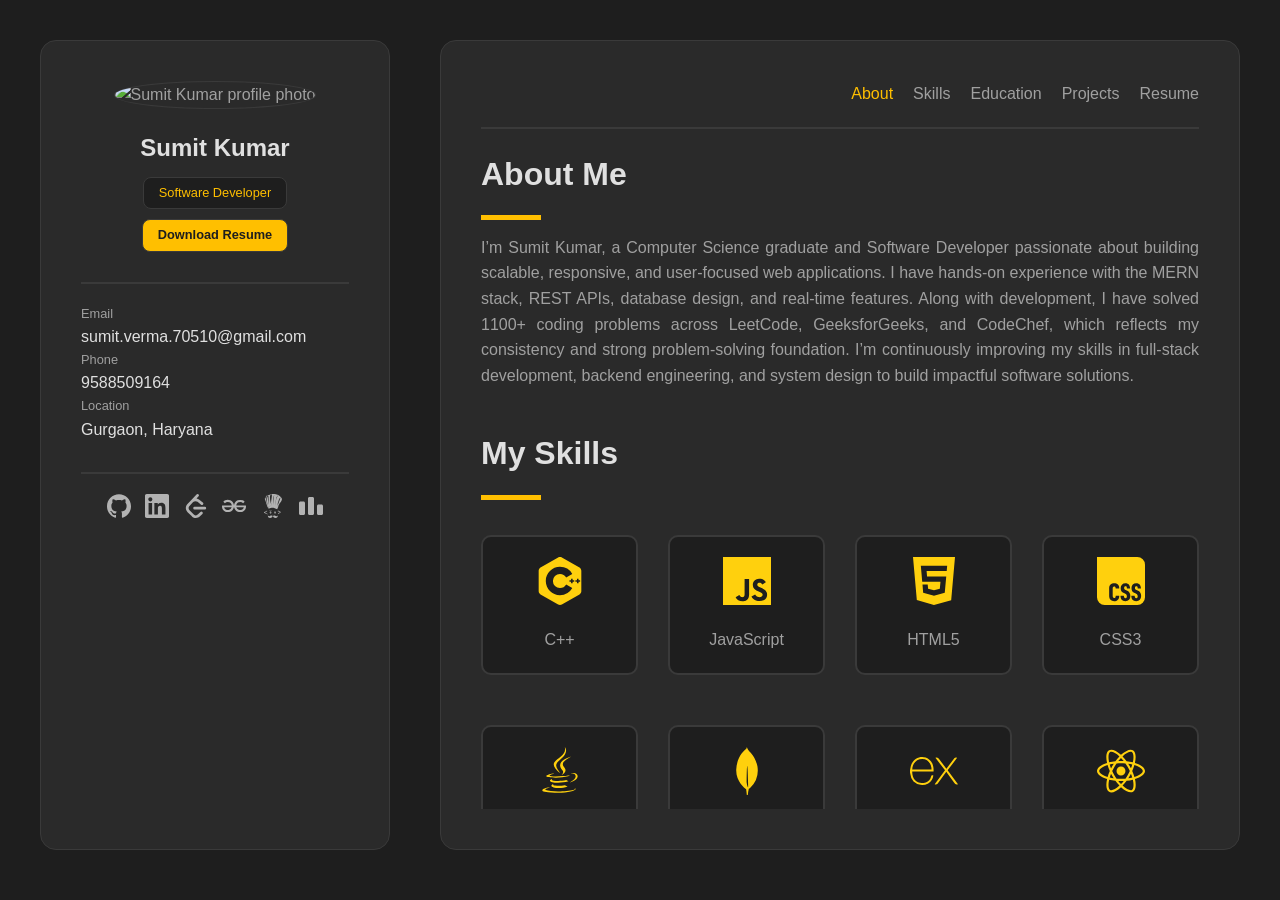
==== commit 016447df: "Some Updates" ====
--- a/index.html
+++ b/index.html
@@ -19,7 +19,7 @@
                <h2>Sumit Kumar</h2>
                <p>Software Developer</p>
         
-               <a href="./Sumit_Resume.pdf" download class="resume-btn">
+               <a href="./CV_SDE.pdf" download class="resume-btn">
                  Download Resume
                </a>
              </div>
@@ -103,7 +103,7 @@
                     <a href="#skills">Skills</a>
                     <a href="#education">Education</a>
                     <a href="#portfolio">Projects</a>
-                    <a href="./Sumit_Resume.pdf" download>Resume</a>
+                    <a href="./CV_SDE.pdf" download>Resume</a>
                 </nav> 
             </div>
                 
@@ -124,43 +124,80 @@
                     <div class="line"></div>
                     <div class="grid-container">
                         <div class="item">
-                            <svg role="img" viewBox="0 0 24 24" xmlns="http://www.w3.org/2000/svg"><title>HTML5</title><path d="M1.5 0h21l-1.91 21.563L11.977 24l-8.564-2.438L1.5 0zm7.031 9.75l-.232-2.718 10.059.003.23-2.622L5.412 4.41l.698 8.01h9.126l-.326 3.426-2.91.804-2.955-.81-.188-2.11H6.248l.33 4.171L12 19.351l5.379-1.443.744-8.157H8.531z"/></svg>
-                            <h3 >HTML5</h3>
-                        </div>
-                        <div class="item">
-                            <svg role="img" viewBox="0 0 24 24" xmlns="http://www.w3.org/2000/svg"><title>CSS</title><path d="M0 0v20.16A3.84 3.84 0 0 0 3.84 24h16.32A3.84 3.84 0 0 0 24 20.16V3.84A3.84 3.84 0 0 0 20.16 0Zm14.256 13.08c1.56 0 2.28 1.08 2.304 2.64h-1.608c.024-.288-.048-.6-.144-.84-.096-.192-.288-.264-.552-.264-.456 0-.696.264-.696.84-.024.576.288.888.768 1.08.72.288 1.608.744 1.92 1.296q.432.648.432 1.656c0 1.608-.912 2.592-2.496 2.592-1.656 0-2.4-1.032-2.424-2.688h1.68c0 .792.264 1.176.792 1.176.264 0 .456-.072.552-.24.192-.312.24-1.176-.048-1.512-.312-.408-.912-.6-1.32-.816q-.828-.396-1.224-.936c-.24-.36-.36-.888-.36-1.536 0-1.44.936-2.472 2.424-2.448m5.4 0c1.584 0 2.304 1.08 2.328 2.64h-1.608c0-.288-.048-.6-.168-.84-.096-.192-.264-.264-.528-.264-.48 0-.72.264-.72.84s.288.888.792 1.08c.696.288 1.608.744 1.92 1.296.264.432.408.984.408 1.656.024 1.608-.888 2.592-2.472 2.592-1.68 0-2.424-1.056-2.448-2.688h1.68c0 .744.264 1.176.792 1.176.264 0 .456-.072.552-.24.216-.312.264-1.176-.048-1.512-.288-.408-.888-.6-1.32-.816-.552-.264-.96-.576-1.2-.936s-.36-.888-.36-1.536c-.024-1.44.912-2.472 2.4-2.448m-11.031.018c.711-.006 1.419.198 1.839.63.432.432.672 1.128.648 1.992H9.336c.024-.456-.096-.792-.432-.96-.312-.144-.768-.048-.888.24-.12.264-.192.576-.168.864v3.504c0 .744.264 1.128.768 1.128a.65.65 0 0 0 .552-.264c.168-.24.192-.552.168-.84h1.776c.096 1.632-.984 2.712-2.568 2.688-1.536 0-2.496-.864-2.472-2.472v-4.032c0-.816.24-1.44.696-1.848.432-.408 1.146-.624 1.857-.63"/></svg>
+                            <svg role="img" viewBox="0 0 24 24">
+                             <title>C++</title>
+                             <path d="M22.394 6c-.167-.29-.398-.543-.652-.69L12.926.22c-.509-.294-1.34-.294-1.848 0L2.26 5.31c-.508.293-.923 1.013-.923 1.6v10.18c0 .294.104.62.271.91.167.29.398.543.652.69l8.816 5.09c.508.293 1.34.293 1.848 0l8.816-5.09c.254-.147.485-.4.652-.69.167-.29.27-.616.27-.91V6.91c.003-.294-.1-.62-.268-.91zM12 19.11c-3.92 0-7.109-3.19-7.109-7.11 0-3.92 3.19-7.11 7.11-7.11a7.133 7.133 0 016.156 3.553l-3.076 1.78a3.567 3.567 0 00-3.08-1.78A3.56 3.56 0 008.444 12 3.56 3.56 0 0012 15.555a3.57 3.57 0 003.08-1.778l3.078 1.78A7.135 7.135 0 0112 19.11zm7.11-6.715h-.79v.79h-.79v-.79h-.79v-.79h.79v-.79h.79v.79h.79zm2.962 0h-.79v.79h-.79v-.79h-.79v-.79h.79v-.79h.79v.79h.79z"/>
+                            </svg>
+                            <h3>C++</h3>
+                        </div>
+                        <div class="item">
+                            <svg role="img" viewBox="0 0 24 24">
+                             <title>JavaScript</title>
+                             <path d="M0 0h24v24H0V0zm22.034 18.276c-.175-1.095-.888-2.015-3.003-2.873-.736-.345-1.554-.585-1.797-1.14-.091-.33-.105-.51-.046-.705.15-.646.915-.84 1.515-.66.39.12.75.42.976.9 1.034-.676 1.034-.676 1.755-1.125-.27-.42-.404-.601-.586-.78-.63-.705-1.469-1.065-2.834-1.034l-.705.089c-.676.165-1.32.525-1.71 1.005-1.14 1.291-.811 3.541.569 4.471 1.365 1.02 3.361 1.244 3.616 2.205.24 1.17-.87 1.545-1.966 1.41-.811-.18-1.26-.586-1.755-1.336l-1.83 1.051c.21.48.45.689.81 1.109 1.74 1.756 6.09 1.666 6.871-1.004.029-.09.24-.705.074-1.65l.046.067zm-8.983-7.245h-2.248c0 1.938-.009 3.864-.009 5.805 0 1.232.063 2.363-.138 2.711-.33.689-1.18.601-1.566.48-.396-.196-.597-.466-.83-.855-.063-.105-.11-.196-.127-.196l-1.825 1.125c.305.63.75 1.172 1.324 1.517.855.51 2.004.675 3.207.405.783-.226 1.458-.691 1.811-1.411.51-.93.402-2.07.397-3.346.012-2.054 0-4.109 0-6.179l.004-.056z"/>
+                            </svg>
+                            <h3>JavaScript</h3>
+                        </div>
+                        <div class="item">
+                            <svg role="img" viewBox="0 0 24 24">
+                                <title>HTML5</title>
+                                <path d="M1.5 0h21l-1.91 21.563L11.977 24l-8.564-2.438L1.5 0zm7.031 9.75l-.232-2.718 10.059.003.23-2.622L5.412 4.41l.698 8.01h9.126l-.326 3.426-2.91.804-2.955-.81-.188-2.11H6.248l.33 4.171L12 19.351l5.379-1.443.744-8.157H8.531z"/>
+                            </svg>
+                            <h3>HTML5</h3>
+                        </div>
+                        <div class="item">
+                            <svg role="img" viewBox="0 0 24 24">
+                                <title>CSS</title>
+                                <path d="M0 0v20.16A3.84 3.84 0 0 0 3.84 24h16.32A3.84 3.84 0 0 0 24 20.16V3.84A3.84 3.84 0 0 0 20.16 0Zm14.256 13.08c1.56 0 2.28 1.08 2.304 2.64h-1.608c.024-.288-.048-.6-.144-.84-.096-.192-.288-.264-.552-.264-.456 0-.696.264-.696.84-.024.576.288.888.768 1.08.72.288 1.608.744 1.92 1.296q.432.648.432 1.656c0 1.608-.912 2.592-2.496 2.592-1.656 0-2.4-1.032-2.424-2.688h1.68c0 .792.264 1.176.792 1.176.264 0 .456-.072.552-.24.192-.312.24-1.176-.048-1.512-.312-.408-.912-.6-1.32-.816q-.828-.396-1.224-.936c-.24-.36-.36-.888-.36-1.536 0-1.44.936-2.472 2.424-2.448m5.4 0c1.584 0 2.304 1.08 2.328 2.64h-1.608c0-.288-.048-.6-.168-.84-.096-.192-.264-.264-.528-.264-.48 0-.72.264-.72.84s.288.888.792 1.08c.696.288 1.608.744 1.92 1.296.264.432.408.984.408 1.656.024 1.608-.888 2.592-2.472 2.592-1.68 0-2.424-1.056-2.448-2.688h1.68c0 .744.264 1.176.792 1.176.264 0 .456-.072.552-.24.216-.312.264-1.176-.048-1.512-.288-.408-.888-.6-1.32-.816-.552-.264-.96-.576-1.2-.936s-.36-.888-.36-1.536c-.024-1.44.912-2.472 2.4-2.448m-11.031.018c.711-.006 1.419.198 1.839.63.432.432.672 1.128.648 1.992H9.336c.024-.456-.096-.792-.432-.96-.312-.144-.768-.048-.888.24-.12.264-.192.576-.168.864v3.504c0 .744.264 1.128.768 1.128a.65.65 0 0 0 .552-.264c.168-.24.192-.552.168-.84h1.776c.096 1.632-.984 2.712-2.568 2.688-1.536 0-2.496-.864-2.472-2.472v-4.032c0-.816.24-1.44.696-1.848.432-.408 1.146-.624 1.857-.63"/>
+                            </svg>
                             <h3> CSS3</h3>
                         </div>
                         <div class="item">
-                            <svg role="img" viewBox="0 0 24 24" xmlns="http://www.w3.org/2000/svg"><title>JavaScript</title><path d="M0 0h24v24H0V0zm22.034 18.276c-.175-1.095-.888-2.015-3.003-2.873-.736-.345-1.554-.585-1.797-1.14-.091-.33-.105-.51-.046-.705.15-.646.915-.84 1.515-.66.39.12.75.42.976.9 1.034-.676 1.034-.676 1.755-1.125-.27-.42-.404-.601-.586-.78-.63-.705-1.469-1.065-2.834-1.034l-.705.089c-.676.165-1.32.525-1.71 1.005-1.14 1.291-.811 3.541.569 4.471 1.365 1.02 3.361 1.244 3.616 2.205.24 1.17-.87 1.545-1.966 1.41-.811-.18-1.26-.586-1.755-1.336l-1.83 1.051c.21.48.45.689.81 1.109 1.74 1.756 6.09 1.666 6.871-1.004.029-.09.24-.705.074-1.65l.046.067zm-8.983-7.245h-2.248c0 1.938-.009 3.864-.009 5.805 0 1.232.063 2.363-.138 2.711-.33.689-1.18.601-1.566.48-.396-.196-.597-.466-.83-.855-.063-.105-.11-.196-.127-.196l-1.825 1.125c.305.63.75 1.172 1.324 1.517.855.51 2.004.675 3.207.405.783-.226 1.458-.691 1.811-1.411.51-.93.402-2.07.397-3.346.012-2.054 0-4.109 0-6.179l.004-.056z"/></svg>
-                            <h3 >JavaScript</h3>
-                        </div>
-                        <div class="item">
-                            <svg role="img" viewBox="0 0 24 24" xmlns="http://www.w3.org/2000/svg"><title>C++</title><path d="M22.394 6c-.167-.29-.398-.543-.652-.69L12.926.22c-.509-.294-1.34-.294-1.848 0L2.26 5.31c-.508.293-.923 1.013-.923 1.6v10.18c0 .294.104.62.271.91.167.29.398.543.652.69l8.816 5.09c.508.293 1.34.293 1.848 0l8.816-5.09c.254-.147.485-.4.652-.69.167-.29.27-.616.27-.91V6.91c.003-.294-.1-.62-.268-.91zM12 19.11c-3.92 0-7.109-3.19-7.109-7.11 0-3.92 3.19-7.11 7.11-7.11a7.133 7.133 0 016.156 3.553l-3.076 1.78a3.567 3.567 0 00-3.08-1.78A3.56 3.56 0 008.444 12 3.56 3.56 0 0012 15.555a3.57 3.57 0 003.08-1.778l3.078 1.78A7.135 7.135 0 0112 19.11zm7.11-6.715h-.79v.79h-.79v-.79h-.79v-.79h.79v-.79h.79v.79h.79zm2.962 0h-.79v.79h-.79v-.79h-.79v-.79h.79v-.79h.79v.79h.79z"/></svg>
-                            <h3>C++</h3>
-                        </div>
-                        <div class="item">
-                            <svg role="img" viewBox="0 0 24 24" xmlns="http://www.w3.org/2000/svg"><title>MongoDB</title><path d="M17.193 9.555c-1.264-5.58-4.252-7.414-4.573-8.115-.28-.394-.53-.954-.735-1.44-.036.495-.055.685-.523 1.184-.723.566-4.438 3.682-4.74 10.02-.282 5.912 4.27 9.435 4.888 9.884l.07.05A73.49 73.49 0 0111.91 24h.481c.114-1.032.284-2.056.51-3.07.417-.296.604-.463.85-.693a11.342 11.342 0 003.639-8.464c.01-.814-.103-1.662-.197-2.218zm-5.336 8.195s0-8.291.275-8.29c.213 0 .49 10.695.49 10.695-.381-.045-.765-1.76-.765-2.405z"/></svg>
+                          <svg role="img" viewBox="0 0 24 24">
+                            <title>Java</title>
+                            <path d="M8.851 18.56s-.917.534.653.714c1.902.218 2.874.187 4.969-.211 0 0 .552.346 1.321.646-4.699 2.013-10.633-.118-6.943-1.149zM8.276 15.933s-1.028.761.542.924c2.032.209 3.637.227 6.413-.308 0 0 .384.389.987.602-5.679 1.661-12.007.13-7.942-1.218zM13.116 11.475c1.158 1.333-.304 2.533-.304 2.533s2.939-1.518 1.59-3.418c-1.261-1.772-2.228-2.652 3.007-5.688 0 0-8.216 2.052-4.293 6.573zM19.33 20.504s.679.559-.747.991c-2.712.822-11.288 1.069-13.669.033-.856-.373.75-.89 1.254-.998.527-.114.828-.093.828-.093-.952-.671-6.149 1.316-2.64 1.887 9.573 1.554 17.448-.7 14.974-1.82zM9.292 13.21s-4.357 1.035-1.543 1.411c1.188.159 3.556.123 5.761-.062 1.802-.152 3.61-.477 3.61-.477s-.635.272-1.094.586c-4.429 1.165-12.986.623-10.522-.568 2.083-1.006 3.788-.89 3.788-.89zM17.102 17.588c4.503-2.338 2.421-4.589.968-4.285-.356.074-.515.138-.515.138s.132-.207.385-.296c2.875-1.011 5.086 2.981-.928 4.563 0 0 .07-.063.09-.12zM14.402 0s2.49 2.494-2.362 6.33c-3.89 3.077-.887 4.832-.002 6.836-2.27-2.049-3.936-3.856-2.818-5.535C10.861 5.168 15.403 3.974 14.402 0z"/>
+                          </svg>
+                          <h3>Java</h3>
+                        </div>
+                        <div class="item">
+                            <svg role="img" viewBox="0 0 24 24">
+                              <title>MongoDB</title>
+                              <path d="M17.193 9.555c-1.264-5.58-4.252-7.414-4.573-8.115-.28-.394-.53-.954-.735-1.44-.036.495-.055.685-.523 1.184-.723.566-4.438 3.682-4.74 10.02-.282 5.912 4.27 9.435 4.888 9.884l.07.05A73.49 73.49 0 0111.91 24h.481c.114-1.032.284-2.056.51-3.07.417-.296.604-.463.85-.693a11.342 11.342 0 003.639-8.464c.01-.814-.103-1.662-.197-2.218zm-5.336 8.195s0-8.291.275-8.29c.213 0 .49 10.695.49 10.695-.381-.045-.765-1.76-.765-2.405z"/>
+                            </svg>
                             <h3>MongoDB</h3>
                         </div>
                         <div class="item">
-                            <svg role="img" viewBox="0 0 24 24" xmlns="http://www.w3.org/2000/svg"><title>Express</title><path d="M24 18.588a1.529 1.529 0 01-1.895-.72l-3.45-4.771-.5-.667-4.003 5.444a1.466 1.466 0 01-1.802.708l5.158-6.92-4.798-6.251a1.595 1.595 0 011.9.666l3.576 4.83 3.596-4.81a1.435 1.435 0 011.788-.668L21.708 7.9l-2.522 3.283a.666.666 0 000 .994l4.804 6.412zM.002 11.576l.42-2.075c1.154-4.103 5.858-5.81 9.094-3.27 1.895 1.489 2.368 3.597 2.275 5.973H1.116C.943 16.447 4.005 19.009 7.92 17.7a4.078 4.078 0 002.582-2.876c.207-.666.548-.78 1.174-.588a5.417 5.417 0 01-2.589 3.957 6.272 6.272 0 01-7.306-.933 6.575 6.575 0 01-1.64-3.858c0-.235-.08-.455-.134-.666A88.33 88.33 0 010 11.577zm1.127-.286h9.654c-.06-3.076-2.001-5.258-4.59-5.278-2.882-.04-4.944 2.094-5.071 5.264z"/></svg>
-                            <h3 >Express.js</h3>
-                        </div>
-                        <div class="item">
-                            <svg role="img" viewBox="0 0 24 24" xmlns="http://www.w3.org/2000/svg"><title>React</title><path d="M14.23 12.004a2.236 2.236 0 0 1-2.235 2.236 2.236 2.236 0 0 1-2.236-2.236 2.236 2.236 0 0 1 2.235-2.236 2.236 2.236 0 0 1 2.236 2.236zm2.648-10.69c-1.346 0-3.107.96-4.888 2.622-1.78-1.653-3.542-2.602-4.887-2.602-.41 0-.783.093-1.106.278-1.375.793-1.683 3.264-.973 6.365C1.98 8.917 0 10.42 0 12.004c0 1.59 1.99 3.097 5.043 4.03-.704 3.113-.39 5.588.988 6.38.32.187.69.275 1.102.275 1.345 0 3.107-.96 4.888-2.624 1.78 1.654 3.542 2.603 4.887 2.603.41 0 .783-.09 1.106-.275 1.374-.792 1.683-3.263.973-6.365C22.02 15.096 24 13.59 24 12.004c0-1.59-1.99-3.097-5.043-4.032.704-3.11.39-5.587-.988-6.38-.318-.184-.688-.277-1.092-.278zm-.005 1.09v.006c.225 0 .406.044.558.127.666.382.955 1.835.73 3.704-.054.46-.142.945-.25 1.44-.96-.236-2.006-.417-3.107-.534-.66-.905-1.345-1.727-2.035-2.447 1.592-1.48 3.087-2.292 4.105-2.295zm-9.77.02c1.012 0 2.514.808 4.11 2.28-.686.72-1.37 1.537-2.02 2.442-1.107.117-2.154.298-3.113.538-.112-.49-.195-.964-.254-1.42-.23-1.868.054-3.32.714-3.707.19-.09.4-.127.563-.132zm4.882 3.05c.455.468.91.992 1.36 1.564-.44-.02-.89-.034-1.345-.034-.46 0-.915.01-1.36.034.44-.572.895-1.096 1.345-1.565zM12 8.1c.74 0 1.477.034 2.202.093.406.582.802 1.203 1.183 1.86.372.64.71 1.29 1.018 1.946-.308.655-.646 1.31-1.013 1.95-.38.66-.773 1.288-1.18 1.87-.728.063-1.466.098-2.21.098-.74 0-1.477-.035-2.202-.093-.406-.582-.802-1.204-1.183-1.86-.372-.64-.71-1.29-1.018-1.946.303-.657.646-1.313 1.013-1.954.38-.66.773-1.286 1.18-1.868.728-.064 1.466-.098 2.21-.098zm-3.635.254c-.24.377-.48.763-.704 1.16-.225.39-.435.782-.635 1.174-.265-.656-.49-1.31-.676-1.947.64-.15 1.315-.283 2.015-.386zm7.26 0c.695.103 1.365.23 2.006.387-.18.632-.405 1.282-.66 1.933-.2-.39-.41-.783-.64-1.174-.225-.392-.465-.774-.705-1.146zm3.063.675c.484.15.944.317 1.375.498 1.732.74 2.852 1.708 2.852 2.476-.005.768-1.125 1.74-2.857 2.475-.42.18-.88.342-1.355.493-.28-.958-.646-1.956-1.1-2.98.45-1.017.81-2.01 1.085-2.964zm-13.395.004c.278.96.645 1.957 1.1 2.98-.45 1.017-.812 2.01-1.086 2.964-.484-.15-.944-.318-1.37-.5-1.732-.737-2.852-1.706-2.852-2.474 0-.768 1.12-1.742 2.852-2.476.42-.18.88-.342 1.356-.494zm11.678 4.28c.265.657.49 1.312.676 1.948-.64.157-1.316.29-2.016.39.24-.375.48-.762.705-1.158.225-.39.435-.788.636-1.18zm-9.945.02c.2.392.41.783.64 1.175.23.39.465.772.705 1.143-.695-.102-1.365-.23-2.006-.386.18-.63.406-1.282.66-1.933zM17.92 16.32c.112.493.2.968.254 1.423.23 1.868-.054 3.32-.714 3.708-.147.09-.338.128-.563.128-1.012 0-2.514-.807-4.11-2.28.686-.72 1.37-1.536 2.02-2.44 1.107-.118 2.154-.3 3.113-.54zm-11.83.01c.96.234 2.006.415 3.107.532.66.905 1.345 1.727 2.035 2.446-1.595 1.483-3.092 2.295-4.11 2.295-.22-.005-.406-.05-.553-.132-.666-.38-.955-1.834-.73-3.703.054-.46.142-.944.25-1.438zm4.56.64c.44.02.89.034 1.345.034.46 0 .915-.01 1.36-.034-.44.572-.895 1.095-1.345 1.565-.455-.47-.91-.993-1.36-1.565z"/></svg>
-                            <h3 >React</h3>
-                        </div>
-                        <div class="item">
-                            <svg role="img" viewBox="0 0 24 24" xmlns="http://www.w3.org/2000/svg"><title>Node.js</title><path d="M11.998,24c-0.321,0-0.641-0.084-0.922-0.247l-2.936-1.737c-0.438-0.245-0.224-0.332-0.08-0.383 c0.585-0.203,0.703-0.25,1.328-0.604c0.065-0.037,0.151-0.023,0.218,0.017l2.256,1.339c0.082,0.045,0.197,0.045,0.272,0l8.795-5.076 c0.082-0.047,0.134-0.141,0.134-0.238V6.921c0-0.099-0.053-0.192-0.137-0.242l-8.791-5.072c-0.081-0.047-0.189-0.047-0.271,0 L3.075,6.68C2.99,6.729,2.936,6.825,2.936,6.921v10.15c0,0.097,0.054,0.189,0.139,0.235l2.409,1.392 c1.307,0.654,2.108-0.116,2.108-0.89V7.787c0-0.142,0.114-0.253,0.256-0.253h1.115c0.139,0,0.255,0.112,0.255,0.253v10.021 c0,1.745-0.95,2.745-2.604,2.745c-0.508,0-0.909,0-2.026-0.551L2.28,18.675c-0.57-0.329-0.922-0.945-0.922-1.604V6.921 c0-0.659,0.353-1.275,0.922-1.603l8.795-5.082c0.557-0.315,1.296-0.315,1.848,0l8.794,5.082c0.57,0.329,0.924,0.944,0.924,1.603 v10.15c0,0.659-0.354,1.273-0.924,1.604l-8.794,5.078C12.643,23.916,12.324,24,11.998,24z M19.099,13.993 c0-1.9-1.284-2.406-3.987-2.763c-2.731-0.361-3.009-0.548-3.009-1.187c0-0.528,0.235-1.233,2.258-1.233 c1.807,0,2.473,0.389,2.747,1.607c0.024,0.115,0.129,0.199,0.247,0.199h1.141c0.071,0,0.138-0.031,0.186-0.081 c0.048-0.054,0.074-0.123,0.067-0.196c-0.177-2.098-1.571-3.076-4.388-3.076c-2.508,0-4.004,1.058-4.004,2.833 c0,1.925,1.488,2.457,3.895,2.695c2.88,0.282,3.103,0.703,3.103,1.269c0,0.983-0.789,1.402-2.642,1.402 c-2.327,0-2.839-0.584-3.011-1.742c-0.02-0.124-0.126-0.215-0.253-0.215h-1.137c-0.141,0-0.254,0.112-0.254,0.253 c0,1.482,0.806,3.248,4.655,3.248C17.501,17.007,19.099,15.91,19.099,13.993z"/></svg>
-                            <h3 >Node.js</h3>
-                        </div>
-                        <div class="item">
-                            <svg role="img" viewBox="0 0 24 24" xmlns="http://www.w3.org/2000/svg"><title>MySQL</title><path d="M16.405 5.501c-.115 0-.193.014-.274.033v.013h.014c.054.104.146.18.214.273.054.107.1.214.154.32l.014-.015c.094-.066.14-.172.14-.333-.04-.047-.046-.094-.08-.14-.04-.067-.126-.1-.18-.153zM5.77 18.695h-.927a50.854 50.854 0 00-.27-4.41h-.008l-1.41 4.41H2.45l-1.4-4.41h-.01a72.892 72.892 0 00-.195 4.41H0c.055-1.966.192-3.81.41-5.53h1.15l1.335 4.064h.008l1.347-4.064h1.095c.242 2.015.384 3.86.428 5.53zm4.017-4.08c-.378 2.045-.876 3.533-1.492 4.46-.482.716-1.01 1.073-1.583 1.073-.153 0-.34-.046-.566-.138v-.494c.11.017.24.026.386.026.268 0 .483-.075.647-.222.197-.18.295-.382.295-.605 0-.155-.077-.47-.23-.944L6.23 14.615h.91l.727 2.36c.164.536.233.91.205 1.123.4-1.064.678-2.227.835-3.483zm12.325 4.08h-2.63v-5.53h.885v4.85h1.745zm-3.32.135l-1.016-.5c.09-.076.177-.158.255-.25.433-.506.648-1.258.648-2.253 0-1.83-.718-2.746-2.155-2.746-.704 0-1.254.232-1.65.697-.43.508-.646 1.256-.646 2.245 0 .972.19 1.686.574 2.14.35.41.877.615 1.583.615.264 0 .506-.033.725-.098l1.325.772.36-.622zM15.5 17.588c-.225-.36-.337-.94-.337-1.736 0-1.393.424-2.09 1.27-2.09.443 0 .77.167.977.5.224.362.336.936.336 1.723 0 1.404-.424 2.108-1.27 2.108-.445 0-.77-.167-.978-.5zm-1.658-.425c0 .47-.172.856-.516 1.156-.344.3-.803.45-1.384.45-.543 0-1.064-.172-1.573-.515l.237-.476c.438.22.833.328 1.19.328.332 0 .593-.073.783-.22a.754.754 0 00.3-.615c0-.33-.23-.61-.648-.845-.388-.213-1.163-.657-1.163-.657-.422-.307-.632-.636-.632-1.177 0-.45.157-.81.47-1.085.315-.278.72-.415 1.22-.415.512 0 .98.136 1.4.41l-.213.476a2.726 2.726 0 00-1.064-.23c-.283 0-.502.068-.654.206a.685.685 0 00-.248.524c0 .328.234.61.666.85.393.215 1.187.67 1.187.67.433.305.648.63.648 1.168zm9.382-5.852c-.535-.014-.95.04-1.297.188-.1.04-.26.04-.274.167.055.053.063.14.11.214.08.134.218.313.346.407.14.11.28.216.427.31.26.16.555.255.81.416.145.094.293.213.44.313.073.05.12.14.214.172v-.02c-.046-.06-.06-.147-.105-.214-.067-.067-.134-.127-.2-.193a3.223 3.223 0 00-.695-.675c-.214-.146-.682-.35-.77-.595l-.013-.014c.146-.013.32-.066.46-.106.227-.06.435-.047.67-.106.106-.027.213-.06.32-.094v-.06c-.12-.12-.21-.283-.334-.395a8.867 8.867 0 00-1.104-.823c-.21-.134-.476-.22-.697-.334-.08-.04-.214-.06-.26-.127-.12-.146-.19-.34-.275-.514a17.69 17.69 0 01-.547-1.163c-.12-.262-.193-.523-.34-.763-.69-1.137-1.437-1.826-2.586-2.5-.247-.14-.543-.2-.856-.274-.167-.008-.334-.02-.5-.027-.11-.047-.216-.174-.31-.235-.38-.24-1.364-.76-1.644-.072-.18.434.267.862.422 1.082.115.153.26.328.34.5.047.116.06.235.107.356.106.294.207.622.347.897.073.14.153.287.247.413.054.073.146.107.167.227-.094.136-.1.334-.154.5-.24.757-.146 1.693.194 2.25.107.166.362.534.703.393.3-.12.234-.5.32-.835.02-.08.007-.133.048-.187v.015c.094.188.188.367.274.555.206.328.566.668.867.895.16.12.287.328.487.402v-.02h-.015c-.043-.058-.1-.086-.154-.133a3.445 3.445 0 01-.35-.4 8.76 8.76 0 01-.747-1.218c-.11-.21-.202-.436-.29-.643-.04-.08-.04-.2-.107-.24-.1.146-.247.273-.32.453-.127.288-.14.642-.188 1.01-.027.007-.014 0-.027.014-.214-.052-.287-.274-.367-.46-.2-.475-.233-1.238-.06-1.785.047-.14.247-.582.167-.716-.042-.127-.174-.2-.247-.303a2.478 2.478 0 01-.24-.427c-.16-.374-.24-.788-.414-1.162-.08-.173-.22-.354-.334-.513-.127-.18-.267-.307-.368-.52-.033-.073-.08-.194-.027-.274.014-.054.042-.075.094-.09.088-.072.335.022.422.062.247.1.455.194.662.334.094.066.195.193.315.226h.14c.214.047.455.014.655.073.355.114.675.28.962.46a5.953 5.953 0 012.085 2.286c.08.154.115.295.188.455.14.33.313.663.455.982.14.315.275.636.476.897.1.14.502.213.682.286.133.06.34.115.46.188.23.14.454.3.67.454.11.076.443.243.463.378z"/></svg>
+                            <svg role="img" viewBox="0 0 24 24">
+                              <title>Express</title>
+                              <path d="M24 18.588a1.529 1.529 0 01-1.895-.72l-3.45-4.771-.5-.667-4.003 5.444a1.466 1.466 0 01-1.802.708l5.158-6.92-4.798-6.251a1.595 1.595 0 011.9.666l3.576 4.83 3.596-4.81a1.435 1.435 0 011.788-.668L21.708 7.9l-2.522 3.283a.666.666 0 000 .994l4.804 6.412zM.002 11.576l.42-2.075c1.154-4.103 5.858-5.81 9.094-3.27 1.895 1.489 2.368 3.597 2.275 5.973H1.116C.943 16.447 4.005 19.009 7.92 17.7a4.078 4.078 0 002.582-2.876c.207-.666.548-.78 1.174-.588a5.417 5.417 0 01-2.589 3.957 6.272 6.272 0 01-7.306-.933 6.575 6.575 0 01-1.64-3.858c0-.235-.08-.455-.134-.666A88.33 88.33 0 010 11.577zm1.127-.286h9.654c-.06-3.076-2.001-5.258-4.59-5.278-2.882-.04-4.944 2.094-5.071 5.264z"/>
+                            </svg>
+                            <h3>Express.js</h3>
+                        </div>
+                        <div class="item">
+                            <svg role="img" viewBox="0 0 24 24">
+                               <title>React</title>
+                               <path d="M14.23 12.004a2.236 2.236 0 0 1-2.235 2.236 2.236 2.236 0 0 1-2.236-2.236 2.236 2.236 0 0 1 2.235-2.236 2.236 2.236 0 0 1 2.236 2.236zm2.648-10.69c-1.346 0-3.107.96-4.888 2.622-1.78-1.653-3.542-2.602-4.887-2.602-.41 0-.783.093-1.106.278-1.375.793-1.683 3.264-.973 6.365C1.98 8.917 0 10.42 0 12.004c0 1.59 1.99 3.097 5.043 4.03-.704 3.113-.39 5.588.988 6.38.32.187.69.275 1.102.275 1.345 0 3.107-.96 4.888-2.624 1.78 1.654 3.542 2.603 4.887 2.603.41 0 .783-.09 1.106-.275 1.374-.792 1.683-3.263.973-6.365C22.02 15.096 24 13.59 24 12.004c0-1.59-1.99-3.097-5.043-4.032.704-3.11.39-5.587-.988-6.38-.318-.184-.688-.277-1.092-.278zm-.005 1.09v.006c.225 0 .406.044.558.127.666.382.955 1.835.73 3.704-.054.46-.142.945-.25 1.44-.96-.236-2.006-.417-3.107-.534-.66-.905-1.345-1.727-2.035-2.447 1.592-1.48 3.087-2.292 4.105-2.295zm-9.77.02c1.012 0 2.514.808 4.11 2.28-.686.72-1.37 1.537-2.02 2.442-1.107.117-2.154.298-3.113.538-.112-.49-.195-.964-.254-1.42-.23-1.868.054-3.32.714-3.707.19-.09.4-.127.563-.132zm4.882 3.05c.455.468.91.992 1.36 1.564-.44-.02-.89-.034-1.345-.034-.46 0-.915.01-1.36.034.44-.572.895-1.096 1.345-1.565zM12 8.1c.74 0 1.477.034 2.202.093.406.582.802 1.203 1.183 1.86.372.64.71 1.29 1.018 1.946-.308.655-.646 1.31-1.013 1.95-.38.66-.773 1.288-1.18 1.87-.728.063-1.466.098-2.21.098-.74 0-1.477-.035-2.202-.093-.406-.582-.802-1.204-1.183-1.86-.372-.64-.71-1.29-1.018-1.946.303-.657.646-1.313 1.013-1.954.38-.66.773-1.286 1.18-1.868.728-.064 1.466-.098 2.21-.098zm-3.635.254c-.24.377-.48.763-.704 1.16-.225.39-.435.782-.635 1.174-.265-.656-.49-1.31-.676-1.947.64-.15 1.315-.283 2.015-.386zm7.26 0c.695.103 1.365.23 2.006.387-.18.632-.405 1.282-.66 1.933-.2-.39-.41-.783-.64-1.174-.225-.392-.465-.774-.705-1.146zm3.063.675c.484.15.944.317 1.375.498 1.732.74 2.852 1.708 2.852 2.476-.005.768-1.125 1.74-2.857 2.475-.42.18-.88.342-1.355.493-.28-.958-.646-1.956-1.1-2.98.45-1.017.81-2.01 1.085-2.964zm-13.395.004c.278.96.645 1.957 1.1 2.98-.45 1.017-.812 2.01-1.086 2.964-.484-.15-.944-.318-1.37-.5-1.732-.737-2.852-1.706-2.852-2.474 0-.768 1.12-1.742 2.852-2.476.42-.18.88-.342 1.356-.494zm11.678 4.28c.265.657.49 1.312.676 1.948-.64.157-1.316.29-2.016.39.24-.375.48-.762.705-1.158.225-.39.435-.788.636-1.18zm-9.945.02c.2.392.41.783.64 1.175.23.39.465.772.705 1.143-.695-.102-1.365-.23-2.006-.386.18-.63.406-1.282.66-1.933zM17.92 16.32c.112.493.2.968.254 1.423.23 1.868-.054 3.32-.714 3.708-.147.09-.338.128-.563.128-1.012 0-2.514-.807-4.11-2.28.686-.72 1.37-1.536 2.02-2.44 1.107-.118 2.154-.3 3.113-.54zm-11.83.01c.96.234 2.006.415 3.107.532.66.905 1.345 1.727 2.035 2.446-1.595 1.483-3.092 2.295-4.11 2.295-.22-.005-.406-.05-.553-.132-.666-.38-.955-1.834-.73-3.703.054-.46.142-.944.25-1.438zm4.56.64c.44.02.89.034 1.345.034.46 0 .915-.01 1.36-.034-.44.572-.895 1.095-1.345 1.565-.455-.47-.91-.993-1.36-1.565z"/>
+                            </svg>
+                            <h3>React</h3>
+                        </div>
+                        <div class="item">
+                            <svg role="img" viewBox="0 0 24 24">
+                              <title>Node.js</title>
+                              <path d="M11.998,24c-0.321,0-0.641-0.084-0.922-0.247l-2.936-1.737c-0.438-0.245-0.224-0.332-0.08-0.383 c0.585-0.203,0.703-0.25,1.328-0.604c0.065-0.037,0.151-0.023,0.218,0.017l2.256,1.339c0.082,0.045,0.197,0.045,0.272,0l8.795-5.076 c0.082-0.047,0.134-0.141,0.134-0.238V6.921c0-0.099-0.053-0.192-0.137-0.242l-8.791-5.072c-0.081-0.047-0.189-0.047-0.271,0 L3.075,6.68C2.99,6.729,2.936,6.825,2.936,6.921v10.15c0,0.097,0.054,0.189,0.139,0.235l2.409,1.392 c1.307,0.654,2.108-0.116,2.108-0.89V7.787c0-0.142,0.114-0.253,0.256-0.253h1.115c0.139,0,0.255,0.112,0.255,0.253v10.021 c0,1.745-0.95,2.745-2.604,2.745c-0.508,0-0.909,0-2.026-0.551L2.28,18.675c-0.57-0.329-0.922-0.945-0.922-1.604V6.921 c0-0.659,0.353-1.275,0.922-1.603l8.795-5.082c0.557-0.315,1.296-0.315,1.848,0l8.794,5.082c0.57,0.329,0.924,0.944,0.924,1.603 v10.15c0,0.659-0.354,1.273-0.924,1.604l-8.794,5.078C12.643,23.916,12.324,24,11.998,24z M19.099,13.993 c0-1.9-1.284-2.406-3.987-2.763c-2.731-0.361-3.009-0.548-3.009-1.187c0-0.528,0.235-1.233,2.258-1.233 c1.807,0,2.473,0.389,2.747,1.607c0.024,0.115,0.129,0.199,0.247,0.199h1.141c0.071,0,0.138-0.031,0.186-0.081 c0.048-0.054,0.074-0.123,0.067-0.196c-0.177-2.098-1.571-3.076-4.388-3.076c-2.508,0-4.004,1.058-4.004,2.833 c0,1.925,1.488,2.457,3.895,2.695c2.88,0.282,3.103,0.703,3.103,1.269c0,0.983-0.789,1.402-2.642,1.402 c-2.327,0-2.839-0.584-3.011-1.742c-0.02-0.124-0.126-0.215-0.253-0.215h-1.137c-0.141,0-0.254,0.112-0.254,0.253 c0,1.482,0.806,3.248,4.655,3.248C17.501,17.007,19.099,15.91,19.099,13.993z"/>
+                            </svg>
+                            <h3>Node.js</h3>
+                        </div>
+                        <div class="item">
+                            <svg role="img" viewBox="0 0 24 24">
+                               <title>MySQL</title>
+                               <path d="M16.405 5.501c-.115 0-.193.014-.274.033v.013h.014c.054.104.146.18.214.273.054.107.1.214.154.32l.014-.015c.094-.066.14-.172.14-.333-.04-.047-.046-.094-.08-.14-.04-.067-.126-.1-.18-.153zM5.77 18.695h-.927a50.854 50.854 0 00-.27-4.41h-.008l-1.41 4.41H2.45l-1.4-4.41h-.01a72.892 72.892 0 00-.195 4.41H0c.055-1.966.192-3.81.41-5.53h1.15l1.335 4.064h.008l1.347-4.064h1.095c.242 2.015.384 3.86.428 5.53zm4.017-4.08c-.378 2.045-.876 3.533-1.492 4.46-.482.716-1.01 1.073-1.583 1.073-.153 0-.34-.046-.566-.138v-.494c.11.017.24.026.386.026.268 0 .483-.075.647-.222.197-.18.295-.382.295-.605 0-.155-.077-.47-.23-.944L6.23 14.615h.91l.727 2.36c.164.536.233.91.205 1.123.4-1.064.678-2.227.835-3.483zm12.325 4.08h-2.63v-5.53h.885v4.85h1.745zm-3.32.135l-1.016-.5c.09-.076.177-.158.255-.25.433-.506.648-1.258.648-2.253 0-1.83-.718-2.746-2.155-2.746-.704 0-1.254.232-1.65.697-.43.508-.646 1.256-.646 2.245 0 .972.19 1.686.574 2.14.35.41.877.615 1.583.615.264 0 .506-.033.725-.098l1.325.772.36-.622zM15.5 17.588c-.225-.36-.337-.94-.337-1.736 0-1.393.424-2.09 1.27-2.09.443 0 .77.167.977.5.224.362.336.936.336 1.723 0 1.404-.424 2.108-1.27 2.108-.445 0-.77-.167-.978-.5zm-1.658-.425c0 .47-.172.856-.516 1.156-.344.3-.803.45-1.384.45-.543 0-1.064-.172-1.573-.515l.237-.476c.438.22.833.328 1.19.328.332 0 .593-.073.783-.22a.754.754 0 00.3-.615c0-.33-.23-.61-.648-.845-.388-.213-1.163-.657-1.163-.657-.422-.307-.632-.636-.632-1.177 0-.45.157-.81.47-1.085.315-.278.72-.415 1.22-.415.512 0 .98.136 1.4.41l-.213.476a2.726 2.726 0 00-1.064-.23c-.283 0-.502.068-.654.206a.685.685 0 00-.248.524c0 .328.234.61.666.85.393.215 1.187.67 1.187.67.433.305.648.63.648 1.168zm9.382-5.852c-.535-.014-.95.04-1.297.188-.1.04-.26.04-.274.167.055.053.063.14.11.214.08.134.218.313.346.407.14.11.28.216.427.31.26.16.555.255.81.416.145.094.293.213.44.313.073.05.12.14.214.172v-.02c-.046-.06-.06-.147-.105-.214-.067-.067-.134-.127-.2-.193a3.223 3.223 0 00-.695-.675c-.214-.146-.682-.35-.77-.595l-.013-.014c.146-.013.32-.066.46-.106.227-.06.435-.047.67-.106.106-.027.213-.06.32-.094v-.06c-.12-.12-.21-.283-.334-.395a8.867 8.867 0 00-1.104-.823c-.21-.134-.476-.22-.697-.334-.08-.04-.214-.06-.26-.127-.12-.146-.19-.34-.275-.514a17.69 17.69 0 01-.547-1.163c-.12-.262-.193-.523-.34-.763-.69-1.137-1.437-1.826-2.586-2.5-.247-.14-.543-.2-.856-.274-.167-.008-.334-.02-.5-.027-.11-.047-.216-.174-.31-.235-.38-.24-1.364-.76-1.644-.072-.18.434.267.862.422 1.082.115.153.26.328.34.5.047.116.06.235.107.356.106.294.207.622.347.897.073.14.153.287.247.413.054.073.146.107.167.227-.094.136-.1.334-.154.5-.24.757-.146 1.693.194 2.25.107.166.362.534.703.393.3-.12.234-.5.32-.835.02-.08.007-.133.048-.187v.015c.094.188.188.367.274.555.206.328.566.668.867.895.16.12.287.328.487.402v-.02h-.015c-.043-.058-.1-.086-.154-.133a3.445 3.445 0 01-.35-.4 8.76 8.76 0 01-.747-1.218c-.11-.21-.202-.436-.29-.643-.04-.08-.04-.2-.107-.24-.1.146-.247.273-.32.453-.127.288-.14.642-.188 1.01-.027.007-.014 0-.027.014-.214-.052-.287-.274-.367-.46-.2-.475-.233-1.238-.06-1.785.047-.14.247-.582.167-.716-.042-.127-.174-.2-.247-.303a2.478 2.478 0 01-.24-.427c-.16-.374-.24-.788-.414-1.162-.08-.173-.22-.354-.334-.513-.127-.18-.267-.307-.368-.52-.033-.073-.08-.194-.027-.274.014-.054.042-.075.094-.09.088-.072.335.022.422.062.247.1.455.194.662.334.094.066.195.193.315.226h.14c.214.047.455.014.655.073.355.114.675.28.962.46a5.953 5.953 0 012.085 2.286c.08.154.115.295.188.455.14.33.313.663.455.982.14.315.275.636.476.897.1.14.502.213.682.286.133.06.34.115.46.188.23.14.454.3.67.454.11.076.443.243.463.378z"/>
+                            </svg>
                             <h3>MySQL</h3>
                         </div>
                         <div class="item">
-                            <svg role="img" viewBox="0 0 24 24" xmlns="http://www.w3.org/2000/svg"><title>Git</title><path d="M13.09 23.549a1.54 1.54 0 0 1-2.18 0L.451 13.089a1.54 1.54 0 0 1 0-2.179l7.191-7.19 2.733 2.733a1.85 1.85 0 0 0 .964 2.326v6.66a1.849 1.849 0 1 0 1.54 0V8.957l2.508 2.508a1.85 1.85 0 1 0 1.09-1.09l-2.634-2.634a1.85 1.85 0 0 0-2.378-2.377L8.73 2.63 10.91.451a1.54 1.54 0 0 1 2.179 0l10.459 10.46a1.54 1.54 0 0 1 0 2.179z"/></svg>
+                            <svg role="img" viewBox="0 0 24 24">
+                               <title>Git</title>
+                               <path d="M13.09 23.549a1.54 1.54 0 0 1-2.18 0L.451 13.089a1.54 1.54 0 0 1 0-2.179l7.191-7.19 2.733 2.733a1.85 1.85 0 0 0 .964 2.326v6.66a1.849 1.849 0 1 0 1.54 0V8.957l2.508 2.508a1.85 1.85 0 1 0 1.09-1.09l-2.634-2.634a1.85 1.85 0 0 0-2.378-2.377L8.73 2.63 10.91.451a1.54 1.54 0 0 1 2.179 0l10.459 10.46a1.54 1.54 0 0 1 0 2.179z"/>
+                            </svg>
                             <h3>Git & Github</h3>
                         </div>
                     </div>
@@ -210,7 +247,7 @@
                                 <div class="card-seg">
                                   <h3>FoodDash</h3>
                                   <div class="card-links">
-                                   <a href="https://github.com/Sumit70510/FoodDash.git">
+                                   <a href="https://fooddash-iglg.onrender.com">
                                      <span>Live</span> 
                                    </a>
                                    <a href="https://github.com/Sumit70510/FoodDash.git">
--- a/style.css
+++ b/style.css
@@ -257,9 +257,10 @@
 }
 
 .item:hover{
-    transform : scale(1.1);
-    box-shadow: 0px 0px 10px 5px rgba(0,0,0,0.3);
-}
+    transform : translateY(-6px);
+    box-shadow : 0px 8px 18px rgba(0,0,0,0.35);
+}
+
 
 /* Education */
 
@@ -560,6 +561,7 @@
         align-items: center;
         scrollbar-width : none;
         -ms-overflow-style : none;
+         overflow-x : hidden;
     }
 
     #navigation::-webkit-scrollbar{
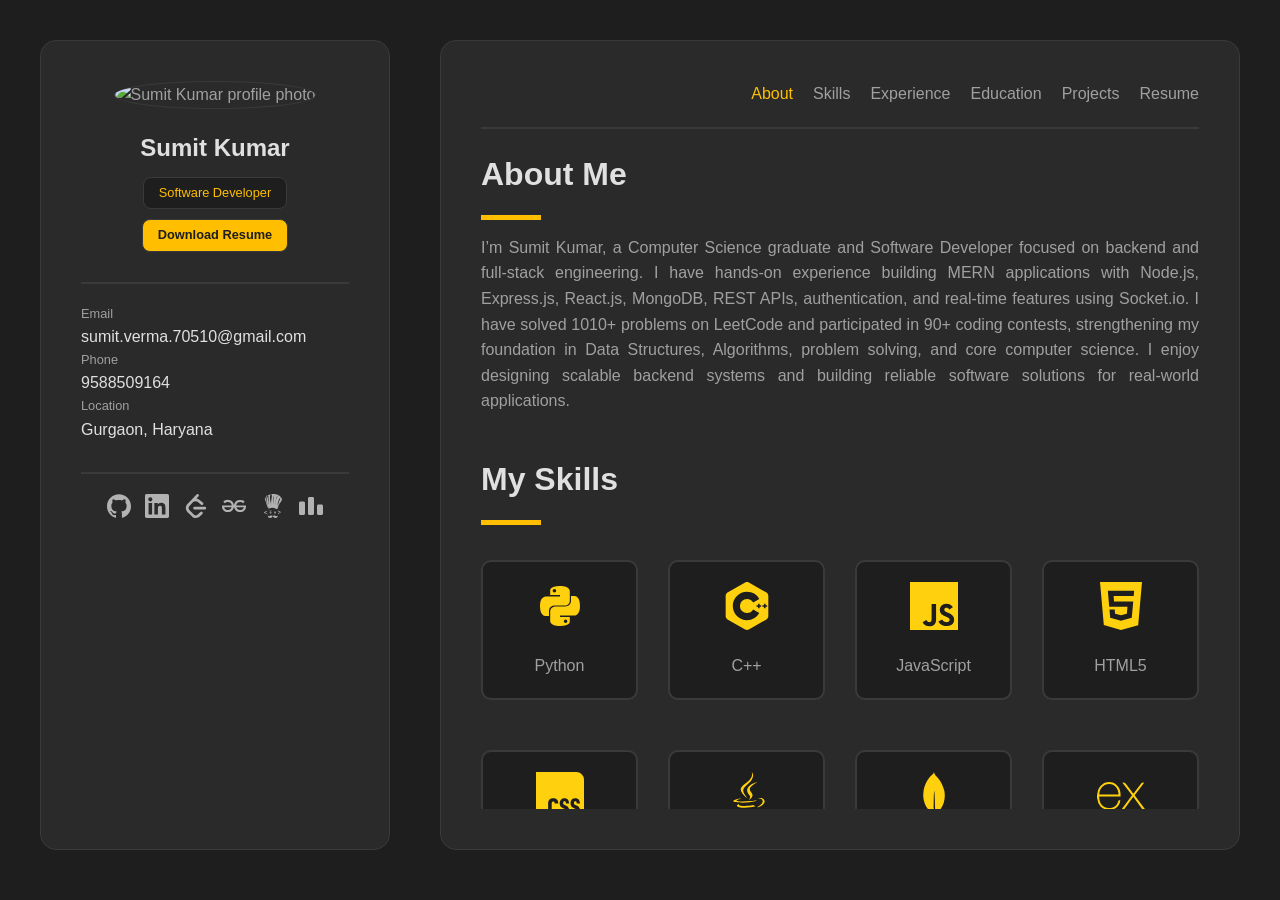
==== commit f8932b7f: "Experience Update/ Backup Theme" ====
--- a/index.html
+++ b/index.html
@@ -29,7 +29,7 @@
             <div class="contact">
                 <div class="email">
                     <h3 class="label">Email</h3>
-                    <a href="mailto:sumit.kumar.dev2@gmail.com" class="value">
+                    <a href="mailto:sumit.verma.70510@gmail.com" class="value">
                         sumit.verma.70510@gmail.com
                     </a>
                 </div>
@@ -101,6 +101,7 @@
                 <nav>
                     <a href="#about" class="active">About</a>
                     <a href="#skills">Skills</a>
+                    <a href="#experience">Experience</a>
                     <a href="#education">Education</a>
                     <a href="#portfolio">Projects</a>
                     <a href="./CV_SDE.pdf" download>Resume</a>
@@ -113,8 +114,8 @@
                     <h2 class="heading">About Me</h2>
                     <div class="line"></div>
                     <p class="content">
-                        I’m Sumit Kumar, a Computer Science graduate and Software Developer passionate about building scalable, responsive, and user-focused web applications. I have hands-on experience with the MERN stack, REST APIs, database design, and real-time features.
-                        Along with development, I have solved 1100+ coding problems across LeetCode, GeeksforGeeks, and CodeChef, which reflects my consistency and strong problem-solving foundation. I’m continuously improving my skills in full-stack development, backend engineering, and system design to build impactful software solutions.
+                        I’m Sumit Kumar, a Computer Science graduate and Software Developer focused on backend and full-stack engineering. I have hands-on experience building MERN applications with Node.js, Express.js, React.js, MongoDB, REST APIs, authentication, and real-time features using Socket.io.
+                        I have solved 1010+ problems on LeetCode and participated in 90+ coding contests, strengthening my foundation in Data Structures, Algorithms, problem solving, and core computer science. I enjoy designing scalable backend systems and building reliable software solutions for real-world applications.
                     </p>
                 </div>
                
@@ -125,6 +126,13 @@
                     <div class="grid-container">
                         <div class="item">
                             <svg role="img" viewBox="0 0 24 24">
+                             <title>Python</title>
+                             <path d="M11.9 2c-5.1 0-4.8 2.2-4.8 2.2v2.3h4.9v.7H5.2S2 6.8 2 12s2.8 5 2.8 5h1.7v-2.4s-.1-2.8 2.8-2.8h4.9s2.7 0 2.7-2.6V4.8S17.3 2 11.9 2zM9.2 3.5a.9.9 0 1 1 0 1.8.9.9 0 0 1 0-1.8zM12.1 22c5.1 0 4.8-2.2 4.8-2.2v-2.3H12v-.7h6.8S22 17.2 22 12s-2.8-5-2.8-5h-1.7v2.4s.1 2.8-2.8 2.8H9.8s-2.7 0-2.7 2.6v4.4S6.7 22 12.1 22zm2.7-1.5a.9.9 0 1 1 0-1.8.9.9 0 0 1 0 1.8z"/>
+                            </svg>
+                            <h3>Python</h3>
+                        </div>
+                        <div class="item">
+                            <svg role="img" viewBox="0 0 24 24">
                              <title>C++</title>
                              <path d="M22.394 6c-.167-.29-.398-.543-.652-.69L12.926.22c-.509-.294-1.34-.294-1.848 0L2.26 5.31c-.508.293-.923 1.013-.923 1.6v10.18c0 .294.104.62.271.91.167.29.398.543.652.69l8.816 5.09c.508.293 1.34.293 1.848 0l8.816-5.09c.254-.147.485-.4.652-.69.167-.29.27-.616.27-.91V6.91c.003-.294-.1-.62-.268-.91zM12 19.11c-3.92 0-7.109-3.19-7.109-7.11 0-3.92 3.19-7.11 7.11-7.11a7.133 7.133 0 016.156 3.553l-3.076 1.78a3.567 3.567 0 00-3.08-1.78A3.56 3.56 0 008.444 12 3.56 3.56 0 0012 15.555a3.57 3.57 0 003.08-1.778l3.078 1.78A7.135 7.135 0 0112 19.11zm7.11-6.715h-.79v.79h-.79v-.79h-.79v-.79h.79v-.79h.79v.79h.79zm2.962 0h-.79v.79h-.79v-.79h-.79v-.79h.79v-.79h.79v.79h.79z"/>
                             </svg>
@@ -203,6 +211,26 @@
                     </div>
 
                 </div> 
+
+                <!-- Experience  -->
+                <div id="experience">
+                    <h2 class="heading">Experience</h2>
+                    <div class="line"></div>
+
+                    <div class="edtech">
+                        <div class="edfirst">
+                            <div class="year">June 2026 - Present</div>
+                            <h3 class="degree">Freelance AI Model Trainer &amp; Technical Reviewer</h3>
+                            <p class="college">Outlier.AI</p>
+                            <p class="content">
+                                Contribute as a freelance AI model trainer and technical reviewer, evaluating AI-generated responses against defined requirements, ground-truth answers, and quality rubrics. Review technical reasoning, correctness, consistency, edge cases, and failure patterns, and provide structured feedback to improve model quality, evaluation accuracy, and benchmark reliability.
+                            </p>
+                            <div class="goal"></div>
+                        </div>
+
+                        <div class="liner"></div>
+                    </div>
+                </div>
                
                 <!-- Education  -->
                 <div id="education">
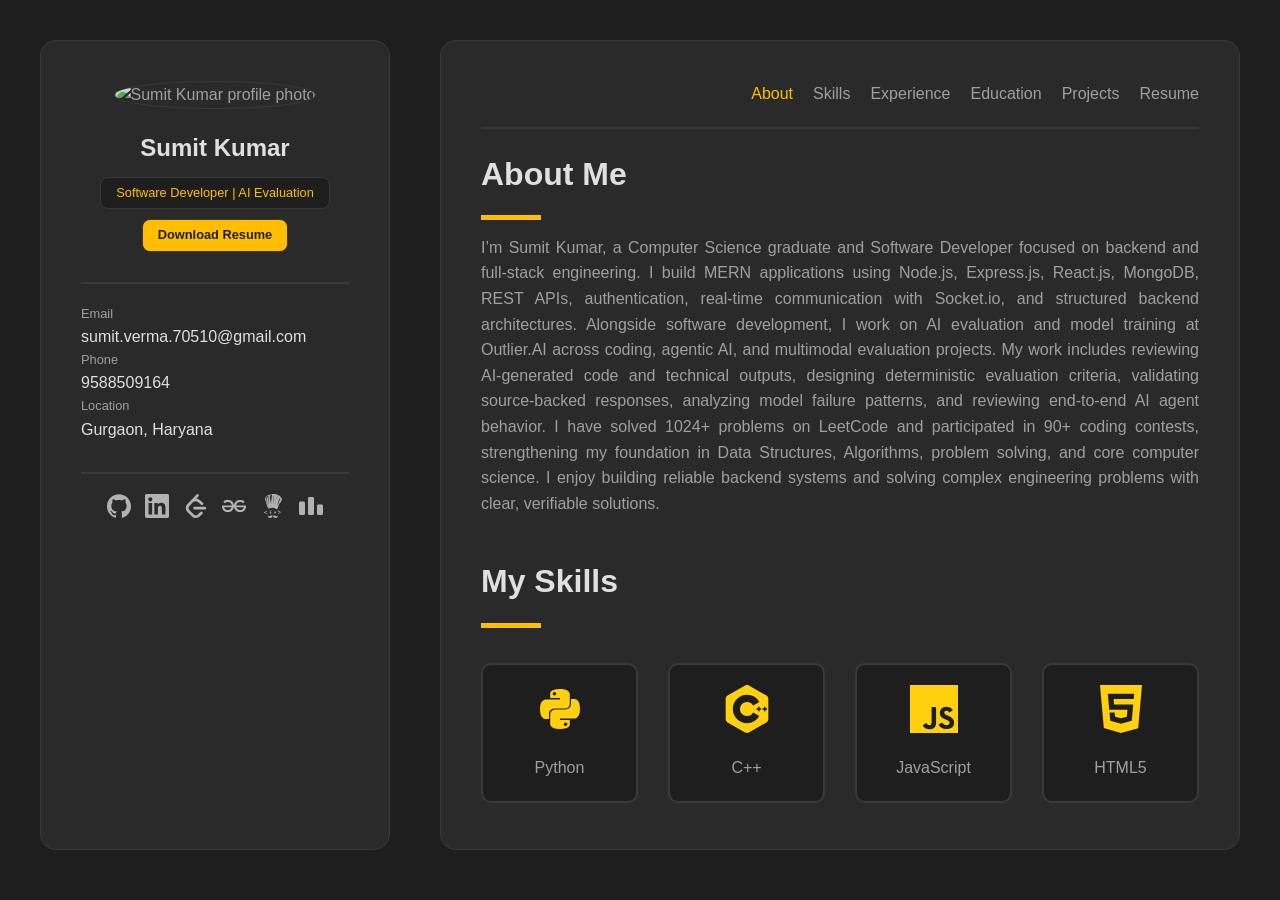
==== commit e737e994: "Experience update" ====
--- a/index.html
+++ b/index.html
@@ -17,7 +17,7 @@
 
              <div class="profile-info">
                <h2>Sumit Kumar</h2>
-               <p>Software Developer</p>
+               <p>Software Developer | AI Evaluation</p>
         
                <a href="./CV_SDE.pdf" download class="resume-btn">
                  Download Resume
@@ -114,8 +114,9 @@
                     <h2 class="heading">About Me</h2>
                     <div class="line"></div>
                     <p class="content">
-                        I’m Sumit Kumar, a Computer Science graduate and Software Developer focused on backend and full-stack engineering. I have hands-on experience building MERN applications with Node.js, Express.js, React.js, MongoDB, REST APIs, authentication, and real-time features using Socket.io.
-                        I have solved 1010+ problems on LeetCode and participated in 90+ coding contests, strengthening my foundation in Data Structures, Algorithms, problem solving, and core computer science. I enjoy designing scalable backend systems and building reliable software solutions for real-world applications.
+                        I’m Sumit Kumar, a Computer Science graduate and Software Developer focused on backend and full-stack engineering. I build MERN applications using Node.js, Express.js, React.js, MongoDB, REST APIs, authentication, real-time communication with Socket.io, and structured backend architectures.
+                        Alongside software development, I work on AI evaluation and model training at Outlier.AI across coding, agentic AI, and multimodal evaluation projects. My work includes reviewing AI-generated code and technical outputs, designing deterministic evaluation criteria, validating source-backed responses, analyzing model failure patterns, and reviewing end-to-end AI agent behavior.
+                        I have solved 1024+ problems on LeetCode and participated in 90+ coding contests, strengthening my foundation in Data Structures, Algorithms, problem solving, and core computer science. I enjoy building reliable backend systems and solving complex engineering problems with clear, verifiable solutions.
                     </p>
                 </div>
                
@@ -214,24 +215,41 @@
 
                 <!-- Experience  -->
                 <div id="experience">
-                    <h2 class="heading">Experience</h2>
+                    <h2 class="heading">Professional Experience</h2>
                     <div class="line"></div>
 
                     <div class="edtech">
                         <div class="edfirst">
                             <div class="year">June 2026 - Present</div>
-                            <h3 class="degree">Freelance AI Model Trainer &amp; Technical Reviewer</h3>
-                            <p class="college">Outlier.AI</p>
+                            <h3 class="degree">Freelance AI Evaluation Contributor</h3>
+                            <p class="college">Outlier.AI (operated by Scale AI) · Remote</p>
+
                             <p class="content">
-                                Contribute as a freelance AI model trainer and technical reviewer, evaluating AI-generated responses against defined requirements, ground-truth answers, and quality rubrics. Review technical reasoning, correctness, consistency, edge cases, and failure patterns, and provide structured feedback to improve model quality, evaluation accuracy, and benchmark reliability.
+                                Contribute to AI model training and evaluation projects across coding, agentic systems, and multimodal reasoning. Review AI-generated code and technical responses for correctness, logic, edge cases, and instruction adherence; design benchmark tasks, ground-truth answers, and structured evaluation criteria; and analyze model failures to improve scoring consistency and evaluation quality.
                             </p>
+
+                            <p class="content" style="margin-top: 14px;">
+                                <strong>Project Highlights:</strong>
+                            </p>
+
+                            <p class="content">
+                                <strong>Perseus Eval — LLM &amp; Agent Benchmarking (Aug 2026 - Present):</strong>
+                                Design and review multi-step evaluations for tool-using AI agents across simulated applications and connected data sources. Work includes research, citation verification, translation, information retrieval, cross-source reasoning, deterministic ground truth, atomic pass/fail criteria, end-to-end trajectory review, and validation of final outputs against source records.
+                            </p>
+
+                            <p class="content" style="margin-top: 10px;">
+                                <strong>ZAM JAM — Multimodal AI Evaluation (Jun 2026 - Aug 2026):</strong>
+                                Progressed from contributor to reviewer on video-understanding evaluations, designing prompts, ideal answers, and rubrics for temporal reasoning, event sequencing, counting, and visual grounding while reviewing task quality, model failures, and scoring consistency.
+                            </p>
+
                             <div class="goal"></div>
                         </div>
 
                         <div class="liner"></div>
                     </div>
                 </div>
-               
+
+
                 <!-- Education  -->
                 <div id="education">
                     <h2 class="heading">Education</h2>
